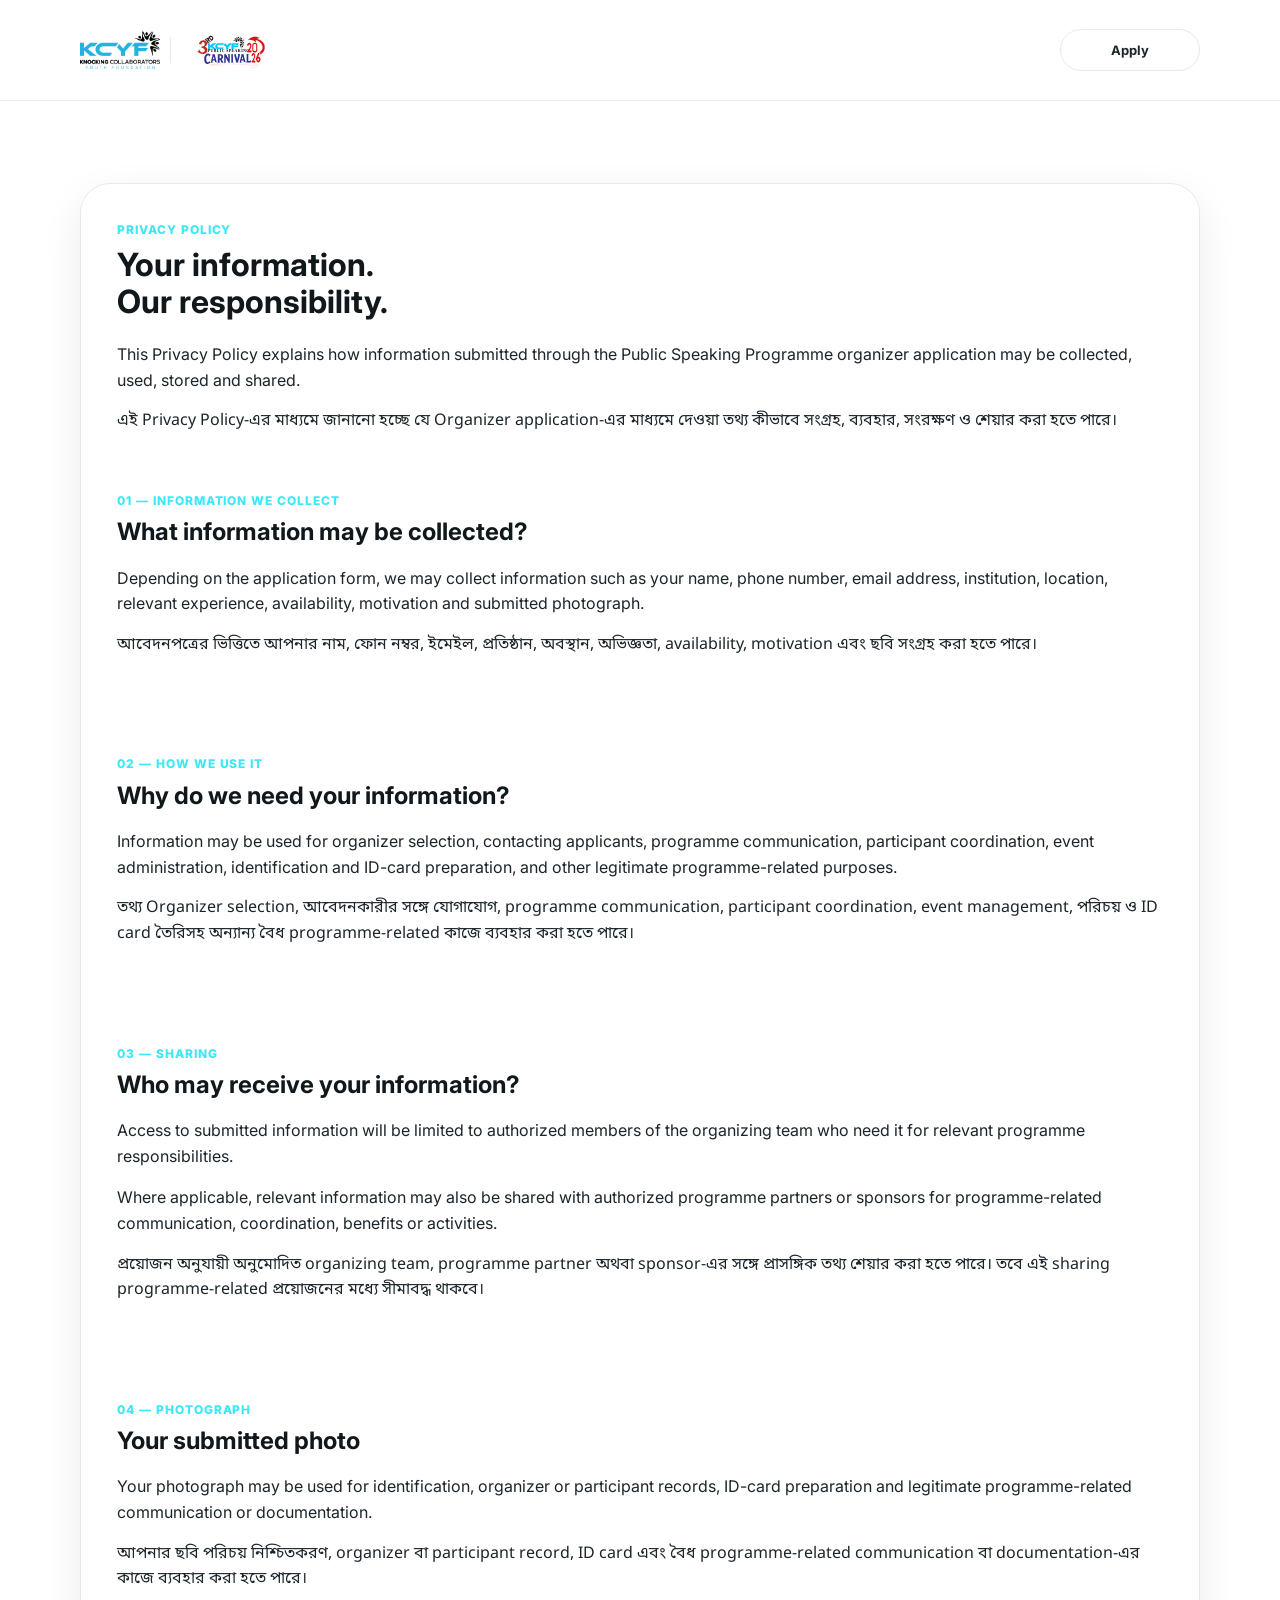
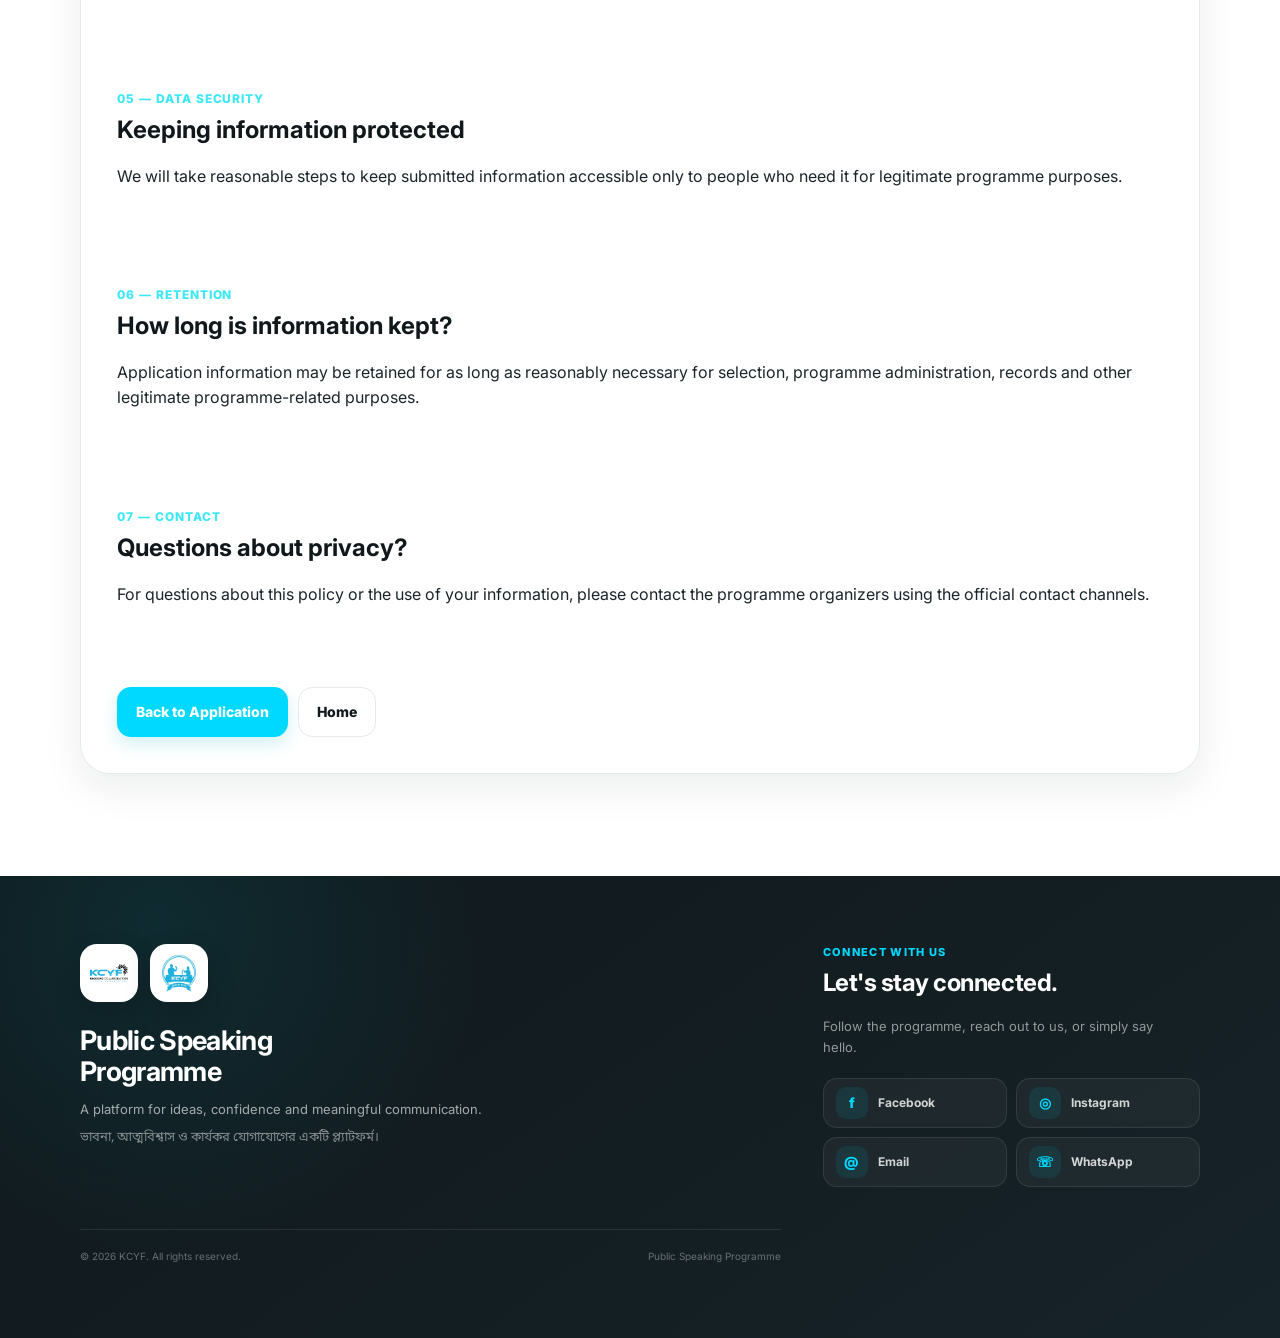
==== privacy-policy.html @ 1751694c "Initial website" ====
<!DOCTYPE html>
<html lang="en">

<head>

    <meta charset="UTF-8">

    <meta
        name="viewport"
        content="width=device-width, initial-scale=1.0"
    >

    <meta
        name="description"
        content="Privacy Policy for the Public Speaking Programme."
    >

    <title>
        Privacy Policy | Public Speaking Programme
    </title>

    <link
        rel="icon"
        type="image/x-icon"
        href="asset/favicon.ico"
    >

    <link
        rel="stylesheet"
        href="style.css"
    >

</head>


<body>

    <!-- HEADER -->

    <header class="site-header">

        <div class="container nav">

            <a
                href="index.html"
                class="brand"
            >

                <img
                    src="asset/kcyf-logo.png"
                    alt="KCYF"
                >

                <span class="divider"></span>

                <img
                    src="asset/carnival-logo-text.svg"
                    alt="Programme"
                    class="event-logo"
                >

            </a>


            <a
                href="register.html"
                class="nav-link"
            >
                Apply
            </a>

        </div>

    </header>


    <!-- MAIN -->

    <main class="section">

        <div class="container">

            <div class="form-card">


                <div class="section-kicker">
                    PRIVACY POLICY
                </div>


                <h1>
                    Your information.
                    <br>
                    Our responsibility.
                </h1>


                <p>
                    This Privacy Policy explains how information
                    submitted through the Public Speaking Programme
                    organizer application may be collected, used,
                    stored and shared.
                </p>


                <p class="bn">
                    এই Privacy Policy-এর মাধ্যমে জানানো হচ্ছে যে
                    Organizer application-এর মাধ্যমে দেওয়া তথ্য কীভাবে
                    সংগ্রহ, ব্যবহার, সংরক্ষণ ও শেয়ার করা হতে পারে।
                </p>



                <!-- 01 -->

                <section class="section-small">

                    <div class="section-kicker">
                        01 — INFORMATION WE COLLECT
                    </div>

                    <h2>
                        What information may be collected?
                    </h2>

                    <p>
                        Depending on the application form, we may
                        collect information such as your name,
                        phone number, email address, institution,
                        location, relevant experience, availability,
                        motivation and submitted photograph.
                    </p>

                    <p class="bn">
                        আবেদনপত্রের ভিত্তিতে আপনার নাম, ফোন নম্বর,
                        ইমেইল, প্রতিষ্ঠান, অবস্থান, অভিজ্ঞতা,
                        availability, motivation এবং ছবি সংগ্রহ
                        করা হতে পারে।
                    </p>

                </section>



                <!-- 02 -->

                <section class="section-small">

                    <div class="section-kicker">
                        02 — HOW WE USE IT
                    </div>

                    <h2>
                        Why do we need your information?
                    </h2>

                    <p>
                        Information may be used for organizer
                        selection, contacting applicants,
                        programme communication, participant
                        coordination, event administration,
                        identification and ID-card preparation,
                        and other legitimate programme-related
                        purposes.
                    </p>

                    <p class="bn">
                        তথ্য Organizer selection, আবেদনকারীর সঙ্গে
                        যোগাযোগ, programme communication,
                        participant coordination, event management,
                        পরিচয় ও ID card তৈরিসহ অন্যান্য বৈধ
                        programme-related কাজে ব্যবহার করা হতে পারে।
                    </p>

                </section>



                <!-- 03 -->

                <section class="section-small">

                    <div class="section-kicker">
                        03 — SHARING
                    </div>

                    <h2>
                        Who may receive your information?
                    </h2>

                    <p>
                        Access to submitted information will be
                        limited to authorized members of the
                        organizing team who need it for relevant
                        programme responsibilities.
                    </p>

                    <p>
                        Where applicable, relevant information may
                        also be shared with authorized programme
                        partners or sponsors for programme-related
                        communication, coordination, benefits or
                        activities.
                    </p>

                    <p class="bn">
                        প্রয়োজন অনুযায়ী অনুমোদিত organizing team,
                        programme partner অথবা sponsor-এর সঙ্গে
                        প্রাসঙ্গিক তথ্য শেয়ার করা হতে পারে।
                        তবে এই sharing programme-related প্রয়োজনের
                        মধ্যে সীমাবদ্ধ থাকবে।
                    </p>

                </section>



                <!-- 04 -->

                <section class="section-small">

                    <div class="section-kicker">
                        04 — PHOTOGRAPH
                    </div>

                    <h2>
                        Your submitted photo
                    </h2>

                    <p>
                        Your photograph may be used for identification,
                        organizer or participant records, ID-card
                        preparation and legitimate programme-related
                        communication or documentation.
                    </p>

                    <p class="bn">
                        আপনার ছবি পরিচয় নিশ্চিতকরণ, organizer বা
                        participant record, ID card এবং বৈধ
                        programme-related communication বা
                        documentation-এর কাজে ব্যবহার করা হতে পারে।
                    </p>

                </section>



                <!-- 05 -->

                <section class="section-small">

                    <div class="section-kicker">
                        05 — DATA SECURITY
                    </div>

                    <h2>
                        Keeping information protected
                    </h2>

                    <p>
                        We will take reasonable steps to keep
                        submitted information accessible only to
                        people who need it for legitimate programme
                        purposes.
                    </p>

                </section>



                <!-- 06 -->

                <section class="section-small">

                    <div class="section-kicker">
                        06 — RETENTION
                    </div>

                    <h2>
                        How long is information kept?
                    </h2>

                    <p>
                        Application information may be retained for
                        as long as reasonably necessary for selection,
                        programme administration, records and other
                        legitimate programme-related purposes.
                    </p>

                </section>



                <!-- 07 -->

                <section class="section-small">

                    <div class="section-kicker">
                        07 — CONTACT
                    </div>

                    <h2>
                        Questions about privacy?
                    </h2>

                    <p>
                        For questions about this policy or the use of
                        your information, please contact the programme
                        organizers using the official contact channels.
                    </p>

                </section>



                <div class="hero-actions">

                    <a
                        href="register.html"
                        class="btn btn-primary"
                    >
                        Back to Application
                    </a>

                    <a
                        href="index.html"
                        class="btn btn-secondary"
                    >
                        Home
                    </a>

                </div>


            </div>

        </div>

    </main>


    <!-- FOOTER -->

<footer class="premium-footer">

    <div class="container">

        <div class="footer-main">


            <!-- BRAND AREA -->

            <div class="footer-brand">

                <div class="footer-logos">

                    <div class="footer-logo-card">

                        <img
                            src="asset/kcyf-logo.png"
                            alt="KCYF"
                        >

                    </div>


                    <div class="footer-logo-card debate-logo-card">

                        <img
                            src="asset/kcyf-logo-debate-wing.png"
                            alt="KCYF Debate Wing"
                        >

                    </div>

                </div>


                <h3>

                    Public Speaking
                    <br>
                    Programme

                </h3>


                <p>

                    A platform for ideas,
                    confidence and meaningful communication.

                </p>


                <p class="bn">

                    ভাবনা, আত্মবিশ্বাস ও
                    কার্যকর যোগাযোগের একটি প্ল্যাটফর্ম।

                </p>

            </div>



            <!-- CONTACT / SOCIAL AREA -->

<div class="footer-contact">

    <div class="footer-label">
        CONNECT WITH US
    </div>

    <h4>
        Let's stay connected.
    </h4>

    <p class="footer-contact-text">
        Follow the programme, reach out to us,
        or simply say hello.
    </p>


    <div class="social-buttons">


        <!-- FACEBOOK -->

        <a
            href="https://facebook.com/YOUR-PAGE"
            target="_blank"
            rel="noopener noreferrer"
            class="social-button"
            aria-label="Facebook"
        >

            <span class="social-icon">
                f
            </span>

            <span>
                Facebook
            </span>

        </a>



        <!-- INSTAGRAM -->

        <a
            href="https://instagram.com/YOUR-PAGE"
            target="_blank"
            rel="noopener noreferrer"
            class="social-button"
            aria-label="Instagram"
        >

            <span class="social-icon">
                ◎
            </span>

            <span>
                Instagram
            </span>

        </a>



        <!-- EMAIL -->

        <a
    href="https://mail.google.com/mail/?view=cm&fs=1&to=imramsamin24@gmail.com&su=Public%20Speaking%20Programme%20Enquiry"
    target="_blank"
    rel="noopener noreferrer"
    class="social-button"
>

            <span class="social-icon">
                @
            </span>

            <span>
                Email
            </span>

        </a>



        <!-- WHATSAPP -->

        <a
            href="https://wa.me/8801621159749"
            target="_blank"
            rel="noopener noreferrer"
            class="social-button"
            aria-label="WhatsApp"
        >

            <span class="social-icon">
                ☏
            </span>

            <span>
                WhatsApp
            </span>

        </a>


    </div>

</div>



        <!-- BOTTOM -->

        <div class="footer-bottom">

            <span>

                © 2026 KCYF. All rights reserved.

            </span>


            <span>

                Public Speaking Programme

            </span>

        </div>


    </div>

</footer>

</body>

</html>
---- style.css ----
/* =========================================================
   PUBLIC SPEAKING PROGRAMME
   Main stylesheet
   ========================================================= */

/* ---------- 1. FONTS ---------- */

@import url('https://fonts.googleapis.com/css2?family=Inter:wght@400;500;600;700;800&family=Noto+Sans+Bengali:wght@400;500;600;700&display=swap');


/* ---------- 2. DESIGN TOKENS ---------- */

:root {
    --primary: #00d9ff;
    --primary-dark: #3be8f8;
    --primary-light: #c2f8ff;

    --black: #11181c;
    --text: #1b252a;
    --muted: #69767c;

    --white: #ffffff;
    --off-white: #f8fbfc;

    --border: #e4eaed;
    --border-dark: #d2dadd;

    --success: #16805f;
    --danger: #b42318;

    --shadow-sm: 0 6px 20px rgba(17, 24, 28, 0.05);
    --shadow-md: 0 14px 40px rgba(17, 24, 28, 0.08);

    --radius-sm: 10px;
    --radius-md: 16px;
    --radius-lg: 24px;
    --radius-xl: 30px;

    --max-width: 1120px;

    --transition: 180ms ease;
}


/* ---------- 3. RESET ---------- */

*,
*::before,
*::after {
    box-sizing: border-box;
}

html {
    scroll-behavior: smooth;
}

body {
    margin: 0;
    padding: 0;

    background: var(--white);
    color: var(--text);

    font-family: "Inter", "Noto Sans Bengali", sans-serif;
    font-size: 16px;
    line-height: 1.6;

    -webkit-font-smoothing: antialiased;
    text-rendering: optimizeLegibility;
}

img {
    display: block;
    max-width: 100%;
}

a {
    color: inherit;
    text-decoration: none;
}

button,
input,
textarea,
select {
    font: inherit;
}

button {
    cursor: pointer;
}

h1,
h2,
h3,
h4,
p {
    margin-top: 0;
}

h1,
h2,
h3,
h4 {
    color: var(--black);
    line-height: 1.15;
}

::selection {
    background: var(--primary-light);
    color: var(--black);
}


/* ---------- 4. GENERAL LAYOUT ---------- */

.container {
    width: min(
        var(--max-width),
        calc(100% - 32px)
    );

    margin-inline: auto;
}

.section {
    padding: 64px 0;
}

.section-small {
    padding: 40px 0;
}


/* ---------- 5. BENGALI ---------- */

.bn {
    font-family:
        "Noto Sans Bengali",
        "Inter",
        sans-serif;
}


/* ---------- 6. HEADER ---------- */

.site-header {
    position: sticky;
    top: 0;
    z-index: 100;

    background: rgba(255, 255, 255, 0.94);

    backdrop-filter: blur(14px);
    -webkit-backdrop-filter: blur(14px);

    border-bottom: 1px solid rgba(228, 234, 237, 0.9);
}

.nav {
    min-height: 72px;

    display: flex;
    align-items: center;
    justify-content: space-between;

    gap: 16px;
}

.brand {
    display: flex;
    align-items: center;
    gap: 10px;

    min-width: 0;
}

.brand img {
    width: auto;
    height: 38px;
}

.brand .divider {
    width: 1px;
    height: 26px;

    background: var(--border);
}

.brand .event-logo {
    height: 100px;
    width: auto;
    max-width: 600px;
}

.nav-link {
    display: inline-flex;
    align-items: center;
    justify-content: center;

    padding: 10px 50px;

    border: 1px solid var(--border);
    border-radius: 50px;

    background: var(--white);

    font-size: 13px;
    font-weight: 700;

    white-space: nowrap;

    transition:
        background var(--transition),
        border-color var(--transition),
        transform var(--transition);
}

.nav-link:hover {
    color: var(--off-white);
    background: var(--black);
    border-color: var(--border-dark);
    transform: translateY(-1px);
}


/* ---------- 7. BUTTONS ---------- */

.btn {
    min-height: 50px;

    display: inline-flex;
    align-items: center;
    justify-content: center;
    gap: 8px;

    padding: 0 18px;

    border: 1px solid transparent;
    border-radius: 14px;

    font-size: 14px;
    font-weight: 800;

    transition:
        background var(--transition),
        border-color var(--transition),
        color var(--transition),
        transform var(--transition),
        box-shadow var(--transition);
}

.btn-primary {
    background: var(--primary);
    color: var(--white);

    box-shadow:
        0 7px 18px rgba(0, 174, 190, 0.18);
}

.btn-primary:hover {
    background: var(--black);
    transform: translateY(-1px);

    box-shadow:
        0 10px 24px rgba(10, 10, 10, 0.24);
}

.btn-secondary {
    background: var(--white);
    color: var(--black);

    border-color: var(--border);
}

.btn-secondary:hover {
    border-color: var(--border-dark);
    background: var(--off-white);
}


/* ---------- 8. HERO ---------- */

.hero {
    padding: 28px 0 24px;
}

.hero-card {
    position: relative;
    overflow: hidden;

    border: 1px solid var(--border);
    border-radius: var(--radius-xl);

    background:
        radial-gradient(
            circle at 92% 12%,
            rgba(0, 174, 190, 0.17),
            transparent 30%
        ),
        linear-gradient(
            145deg,
            #ffffff 0%,
            #f2fafb 100%
        );

    padding: 32px 22px;
}

.hero-grid {
    display: grid;
    gap: 30px;
}

.hero-content {
    position: relative;
    z-index: 2;
}

.eyebrow {
    display: inline-flex;
    align-items: center;
    gap: 8px;

    padding: 7px 11px;
    border: 1px solid;
    border-radius: 999px;
    border-color: var(--primary);
    background: rgb(255, 255, 255);

    color: var(--primary-dark); 

    font-size: 11px;
    font-weight: 800;
    letter-spacing: 0.08em;
    text-transform: uppercase;
}

.eyebrow-dot {
    width: 7px;
    height: 7px;

    border-radius: 50%;

    background: var(--primary);
}

.hero h1 {
    max-width: 780px;

    margin: 18px 0 0;

    font-size: clamp(
        42px,
        11vw,
        76px
    );

    letter-spacing: -0.055em;
}

.hero-subtitle {
    max-width: 700px;

    margin: 18px 0 0;

    color: var(--muted);

    font-size: 17px;
    line-height: 1.7;
}

.hero-actions {
    display: flex;
    flex-wrap: wrap;
    gap: 10px;

    margin-top: 24px;
}

.hero-note {
    margin-top: 13px;

    color: var(--muted);

    font-size: 12px;
}

.hero-visual {
    min-height: 240px;

    display: flex;
    align-items: center;
    justify-content: center;

    border: 1px dashed #b8dce1;
    border-radius: var(--radius-lg);

    background: rgba(255, 255, 255, 0.7);
}

.hero-visual-inner {
    width: 100%;
    padding: 24px;

    text-align: center;
}

.hero-logo-circle {
    width: 190px;
    height: 190px;

    margin: 0 auto 22px;

    display: flex;
    align-items: center;
    justify-content: center;

    border-radius: 50%;

    background: #ffffff;

    border: 1px solid rgba(228, 234, 237, 0.9);

    box-shadow:
        0 18px 45px rgba(17, 24, 28, 0.10),
        0 5px 14px rgba(17, 24, 28, 0.06);

    position: relative;

    transform: translateY(-4px);

    transition:
        transform 220ms ease,
        box-shadow 220ms ease;
}

.hero-logo-circle::before {
    content: "";

    position: absolute;
    inset: 8px;

    border-radius: 50%;

    border: 1px solid rgba(0, 174, 190, 0.10);

    pointer-events: none;
}

.hero-logo-circle:hover {
    transform: translateY(-8px);

    box-shadow:
        0 24px 55px rgba(17, 24, 28, 0.13),
        0 7px 18px rgba(17, 24, 28, 0.07);
}

.hero-logo-circle img {
    width: 72%;
    height: 72%;

    object-fit: contain;

    margin: 0;
}

.hero-visual img {
    max-width: 210px;
    max-height: 130px;

    margin: 0 auto 14px;
}

.hero-visual-text {
    margin: 0;

    color: var(--muted);

    font-size: 12px;
}


/* ---------- 9. SECTION HEAD ---------- */

.section-head {
    max-width: 760px;

    margin-bottom: 28px;
}

.section-kicker {
    margin-bottom: 8px;

    color: var(--primary-dark);

    font-size: 12px;
    font-weight: 800;
    letter-spacing: 0.08em;
}

.section-head h2 {
    margin-bottom: 12px;

    font-size: clamp(
        30px,
        7vw,
        46px
    );

    letter-spacing: -0.035em;
}

.section-head p {
    margin-bottom: 0;

    color: var(--muted);
}


/* ---------- 10. CARDS ---------- */

.grid-3 {
    display: grid;
    gap: 14px;
}

.card {
    padding: 22px;

    border: 1px solid var(--border);
    border-radius: var(--radius-lg);

    background: var(--white);
}

.card-soft {
    background: var(--off-white);
}

.card-icon {
    width: 42px;
    height: 42px;

    display: grid;
    place-items: center;

    margin-bottom: 16px;

    border-radius: 12px;

    background: var(--primary-light);

    color: var(--primary-dark);

    font-size: 12px;
    font-weight: 800;
}

.card h3 {
    margin-bottom: 8px;

    font-size: 19px;
}

.card p {
    margin-bottom: 0;

    color: var(--muted);

    font-size: 14px;
}

.pill-row {
    display: flex;
    flex-wrap: wrap;
    gap: 8px;

    margin-top: 20px;
}

.pill {
    padding: 7px 11px;

    border: 1px solid var(--border);
    border-radius: 999px;

    color: var(--muted);

    background: var(--white);

    font-size: 12px;
    font-weight: 600;
}


/* ---------- 11. CTA ---------- */

.cta-card {
    padding: 28px 22px;

    border-radius: var(--radius-xl);

    background:
        linear-gradient(
            135deg,
            var(--black),
            #1e2a2f
        );

    color: var(--white);
}

.cta-card h2 {
    color: var(--white);

    font-size: clamp(
        30px,
        7vw,
        44px
    );
}

.cta-card p {
    max-width: 650px;

    color: rgba(255, 255, 255, 0.7);
}

.cta-card .btn-secondary {
    background: transparent;
    color: var(--white);
    border-color: rgba(255, 255, 255, 0.22);
}

.cta-card .btn-secondary:hover {
    background: rgba(255, 255, 255, 0.06);
}


/* ---------- 12. FORM PAGE ---------- */

.form-wrap {
    padding: 32px 0 64px;
}

.form-card {
    padding: 24px;

    border: 1px solid var(--border);
    border-radius: var(--radius-xl);

    background: var(--white);

    box-shadow: var(--shadow-md);
}

.form-intro {
    margin-bottom: 28px;
}

.form-intro h1 {
    margin-bottom: 10px;

    font-size: clamp(
        36px,
        9vw,
        58px
    );

    letter-spacing: -0.045em;
}

.form-intro p {
    margin-bottom: 7px;

    color: var(--muted);

    font-size: 14px;
}

.form-grid {
    display: grid;
    gap: 18px;
}

.field {
    display: flex;
    flex-direction: column;
    gap: 7px;
}

.field label {
    color: var(--black);

    font-size: 13px;
    font-weight: 800;
}

.required {
    color: var(--primary-dark);
}

.help {
    color: var(--muted);

    font-size: 11px;
}

.error {
    display: none;

    color: var(--danger);

    font-size: 11px;
}

.field.invalid .error {
    display: block;
}


/* ---------- 13. FORM INPUTS ---------- */

input,
select,
textarea {
    width: 100%;

    padding: 13px 14px;

    border: 1px solid var(--border-dark);
    border-radius: 13px;

    outline: none;

    background: var(--white);
    color: var(--text);

    font-size: 14px;

    transition:
        border-color var(--transition),
        box-shadow var(--transition);
}

input::placeholder,
textarea::placeholder {
    color: #a1adb2;
}

input:focus,
select:focus,
textarea:focus {
    border-color: var(--primary);

    box-shadow:
        0 0 0 4px rgba(0, 174, 190, 0.1);
}

textarea {
    min-height: 130px;

    resize: vertical;
}


/* ---------- 14. PHOTO UPLOAD ---------- */

.file-box {
    padding: 15px;

    border: 1px dashed #b9d8dd;
    border-radius: var(--radius-md);

    background: var(--off-white);
}

.file-box input[type="file"] {
    background: var(--white);
}

.photo-preview {
    display: none;

    align-items: center;
    gap: 12px;

    margin-top: 12px;
}

.photo-preview.visible {
    display: flex;
}

.photo-preview img {
    width: 64px;
    height: 64px;

    object-fit: cover;

    border: 1px solid var(--border);
    border-radius: 12px;
}


/* ---------- 15. CHECKBOX ---------- */

.checkbox-row {
    display: flex;
    align-items: flex-start;
    gap: 10px;

    margin-top: 20px;
}

.checkbox-row input[type="checkbox"] {
    width: 18px;
    height: 18px;

    flex: 0 0 auto;

    margin-top: 2px;
    padding: 0;
}

.checkbox-row label {
    color: var(--muted);

    font-size: 12px;
}


/* ---------- 16. FORM ACTIONS ---------- */

.form-actions {
    display: flex;
    flex-wrap: wrap;
    gap: 10px;

    margin-top: 24px;
}

.status {
    display: none;

    margin-top: 16px;
    padding: 12px 14px;

    border-radius: 12px;

    font-size: 12px;
}

.status.show {
    display: block;
}

.status.error {
    background: #fef3f2;
    color: var(--danger);
}

.status.success {
    background: #ecfdf3;
    color: var(--success);
}


/* ---------- 17. THANK YOU PAGE ---------- */

.thankyou {
    min-height: calc(100vh - 72px);

    display: grid;
    place-items: center;

    padding: 32px 0;
}

.thank-card {
    width: 100%;
    max-width: 650px;

    padding: 32px 22px;

    text-align: center;

    border: 1px solid var(--border);
    border-radius: var(--radius-xl);

    background: var(--white);

    box-shadow: var(--shadow-md);
}

.success-icon {
    width: 66px;
    height: 66px;

    display: grid;
    place-items: center;

    margin: 0 auto 18px;

    border-radius: 50%;

    background: var(--primary-light);

    color: var(--primary-dark);

    font-size: 28px;
    font-weight: 800;
}

.thank-card h1 {
    margin-bottom: 12px;

    font-size: clamp(
        38px,
        9vw,
        58px
    );

    letter-spacing: -0.045em;
}

.thank-card p {
    max-width: 520px;

    margin: 0 auto 8px;

    color: var(--muted);

    font-size: 14px;
}

.thank-actions {
    display: flex;
    justify-content: center;
    flex-wrap: wrap;
    gap: 10px;

    margin-top: 24px;
}


/* ---------- 18. FOOTER ---------- */

.site-footer {
    padding: 28px 0;

    border-top: 1px solid var(--border);

    color: var(--muted);

    font-size: 11px;
}

.footer-row {
    display: flex;
    flex-wrap: wrap;
    justify-content: space-between;
    gap: 10px;
}


/* ---------- 19. DESKTOP ---------- */

@media (min-width: 720px) {

    .container {
        width: min(
            var(--max-width),
            calc(100% - 48px)
        );
    }

    .hero {
        padding: 48px 0 30px;
    }

    .hero-card {
        padding: 48px;
    }

    .hero-grid {
        grid-template-columns:
            minmax(0, 1.18fr)
            minmax(320px, 0.82fr);

        align-items: center;
    }

    .hero-visual {
        min-height: 340px;
    }

    .grid-3 {
        grid-template-columns: repeat(3, 1fr);
    }

    .form-card {
        padding: 36px;
    }

    .form-grid.two {
        grid-template-columns: repeat(2, 1fr);
    }

    .cta-card {
        padding: 44px;
    }

    .thank-card {
        padding: 46px 36px;
    }
}


/* ---------- 20. LARGE DESKTOP ---------- */

@media (min-width: 1000px) {

    .hero h1 {
        max-width: 820px;
    }

    .section {
        padding: 82px 0;
    }

}


/* ---------- 21. SMALL MOBILE ---------- */

@media (max-width: 420px) {

    .hero-logo-circle {
    width: 155px;
    height: 155px;
}

    .container {
        width: min(
            var(--max-width),
            calc(100% - 24px)
        );
    }

    .nav {
        min-height: 64px;
    }

    .brand img {
        height: 34px;
    }

   .brand .event-logo {
    height: 80px;
    max-width: 400px;
}

    .nav-link {
        padding: 7px 11px;
        font-size: 11px;
    }

    .hero-card {
        padding: 28px 18px;
        border-radius: 22px;
    }

    .hero-actions .btn,
    .form-actions .btn {
        width: 100%;
    }

    .form-card {
        padding: 20px 16px;
        border-radius: 22px;
    }
}


/* =========================================================
   PREMIUM FOOTER
   ========================================================= */

.premium-footer {
    margin-top: 20px;

    background:
        radial-gradient(
            circle at 12% 10%,
            rgba(0, 174, 190, 0.12),
            transparent 28%
        ),
        linear-gradient(
            145deg,
            #10181c 0%,
            #162328 100%
        );

    color: rgba(255, 255, 255, 0.72);
}


.footer-main {
    display: grid;
    gap: 42px;

    padding: 54px 0 42px;
}


/* ---------- BRAND ---------- */

.footer-brand {
    max-width: 500px;
}


.footer-logos {
    display: flex;
    align-items: center;
    gap: 12px;

    margin-bottom: 24px;
}


.footer-logo-card {
    width: 58px;
    height: 58px;

    display: flex;
    align-items: center;
    justify-content: center;

    padding: 9px;

    border-radius: 17px;

    background: #ffffff;

    border: 1px solid rgba(255, 255, 255, 0.12);

    box-shadow:
        0 12px 28px rgba(0, 0, 0, 0.18);
}


.footer-logo-card img {
    width: 100%;
    height: 100%;

    object-fit: contain;
}


.debate-logo-card {
    width: 58px;
    height: 58px;
}


.footer-brand h3 {
    margin-bottom: 12px;

    color: #ffffff;

    font-size: 27px;

    line-height: 1.12;

    letter-spacing: -0.025em;
}


.footer-brand p {
    max-width: 440px;

    margin-bottom: 8px;

    color: rgba(255, 255, 255, 0.62);

    font-size: 13px;
}


.footer-brand p.bn {
    color: rgba(255, 255, 255, 0.48);
}


/* ---------- CONTACT ---------- */

.footer-contact {
    max-width: 420px;
}


.footer-label {
    margin-bottom: 7px;

    color: var(--primary);

    font-size: 11px;

    font-weight: 800;

    letter-spacing: 0.12em;
}


.footer-contact h4 {
    margin-bottom: 20px;

    color: #ffffff;

    font-size: 24px;

    letter-spacing: -0.02em;
}


.contact-list {
    display: grid;
    gap: 13px;
}


.contact-item {
    display: flex;
    align-items: center;
    gap: 13px;

    color: rgba(255, 255, 255, 0.76);

    font-size: 13px;

    transition:
        color var(--transition),
        transform var(--transition);
}


a.contact-item:hover {
    color: #ffffff;

    transform: translateX(3px);
}


.contact-icon {
    width: 38px;
    height: 38px;

    flex: 0 0 38px;

    display: grid;
    place-items: center;

    border-radius: 11px;

    background: rgba(255, 255, 255, 0.07);

    border: 1px solid rgba(255, 255, 255, 0.08);

    color: var(--primary);

    font-size: 15px;

    font-weight: 700;
}


.contact-item span:last-child {
    display: flex;
    flex-direction: column;
    gap: 1px;
}


.contact-item small {
    color: rgba(255, 255, 255, 0.4);

    font-size: 10px;

    text-transform: uppercase;

    letter-spacing: 0.08em;
}


/* ---------- BOTTOM BAR ---------- */

.footer-bottom {
    display: flex;
    flex-wrap: wrap;
    justify-content: space-between;
    gap: 10px;

    padding: 18px 0 22px;

    border-top: 1px solid rgba(255, 255, 255, 0.09);

    color: rgba(255, 255, 255, 0.36);

    font-size: 10px;
}


/* ---------- DESKTOP ---------- */

@media (min-width: 720px) {

    .footer-main {
        grid-template-columns:
            minmax(0, 1.3fr)
            minmax(280px, 0.7fr);

        align-items: start;

        padding: 68px 0 52px;
    }

}

/* =========================================================
   PREMIUM SOCIAL / CONTACT BUTTONS
   ========================================================= */

.footer-contact-text {
    max-width: 360px;

    margin-bottom: 20px;

    color: rgba(255, 255, 255, 0.54);

    font-size: 13px;
}


.social-buttons {
    display: grid;

    grid-template-columns: repeat(2, 1fr);

    gap: 9px;

    max-width: 390px;
}


.social-button {
    min-height: 50px;

    display: flex;
    align-items: center;

    gap: 10px;

    padding: 8px 12px;

    border: 1px solid rgba(255, 255, 255, 0.09);

    border-radius: 14px;

    background:
        rgba(255, 255, 255, 0.045);

    color: rgba(255, 255, 255, 0.8);

    font-size: 12px;

    font-weight: 700;

    transition:
        background var(--transition),
        border-color var(--transition),
        color var(--transition),
        transform var(--transition);
}


.social-button:hover {

    background:
        rgba(255, 255, 255, 0.09);

    border-color:
        rgba(0, 174, 190, 0.45);

    color: #ffffff;

    transform: translateY(-2px);

}


.social-icon {

    width: 32px;
    height: 32px;

    flex: 0 0 32px;

    display: grid;
    place-items: center;

    border-radius: 10px;

    background:
        rgba(0, 174, 190, 0.12);

    color: var(--primary);

    font-size: 14px;

    font-weight: 800;
}


@media (max-width: 420px) {

    .social-buttons {
        max-width: none;
    }

}

/* ---------- EXPERIENCE CHECKBOXES ---------- */

.experience-options {
    display: grid;
    gap: 9px;
}

.experience-option {
    display: flex;
    align-items: center;
    gap: 12px;

    padding: 13px 14px;

    border: 1px solid var(--border);

    border-radius: 13px;

    background: var(--white);

    cursor: pointer;

    transition:
        border-color var(--transition),
        background var(--transition),
        box-shadow var(--transition);
}

.experience-option:hover {
    border-color: var(--primary);
    background: var(--primary-light);
}

.experience-option input {
    width: 18px;
    height: 18px;

    flex: 0 0 auto;

    margin: 0;

    accent-color: var(--primary);
}

.experience-option span {
    display: flex;
    flex-direction: column;

    color: var(--text);

    font-size: 13px;
    font-weight: 700;
}

.experience-option small {
    margin-top: 2px;

    color: var(--muted);

    font-size: 11px;
    font-weight: 400;
}

.experience-option:has(input:checked) {
    border-color: var(--primary);
    background: var(--primary-light);
    box-shadow: 0 0 0 3px rgba(0, 174, 190, 0.08);
}


.experience-option:has(input:disabled) {
    opacity: 0.45;
    cursor: not-allowed;
}

.experience-option:has(input:disabled):hover {
    border-color: var(--border);
    background: var(--white);
}

.experience-option input:disabled {
    cursor: not-allowed;
}

/* =========================================================
   PRIVACY / CONSENT
   ========================================================= */

.privacy-consent {
    align-items: flex-start;
    padding: 16px;

    border: 1px solid var(--border);
    border-radius: var(--radius-md);

    background: var(--off-white);
}

.privacy-consent > input[type="checkbox"] {
    margin-top: 4px;
}

.privacy-consent label {
    color: var(--muted);
    font-size: 12px;
    line-height: 1.7;
}

.privacy-consent a {
    color: var(--primary-dark);
    font-weight: 800;
    text-decoration: underline;
    text-decoration-thickness: 1px;
    text-underline-offset: 2px;
}

.privacy-consent a:hover {
    color: var(--primary);
}

.consent-details {
    color: var(--muted);
    font-size: 11px;
    line-height: 1.65;
}
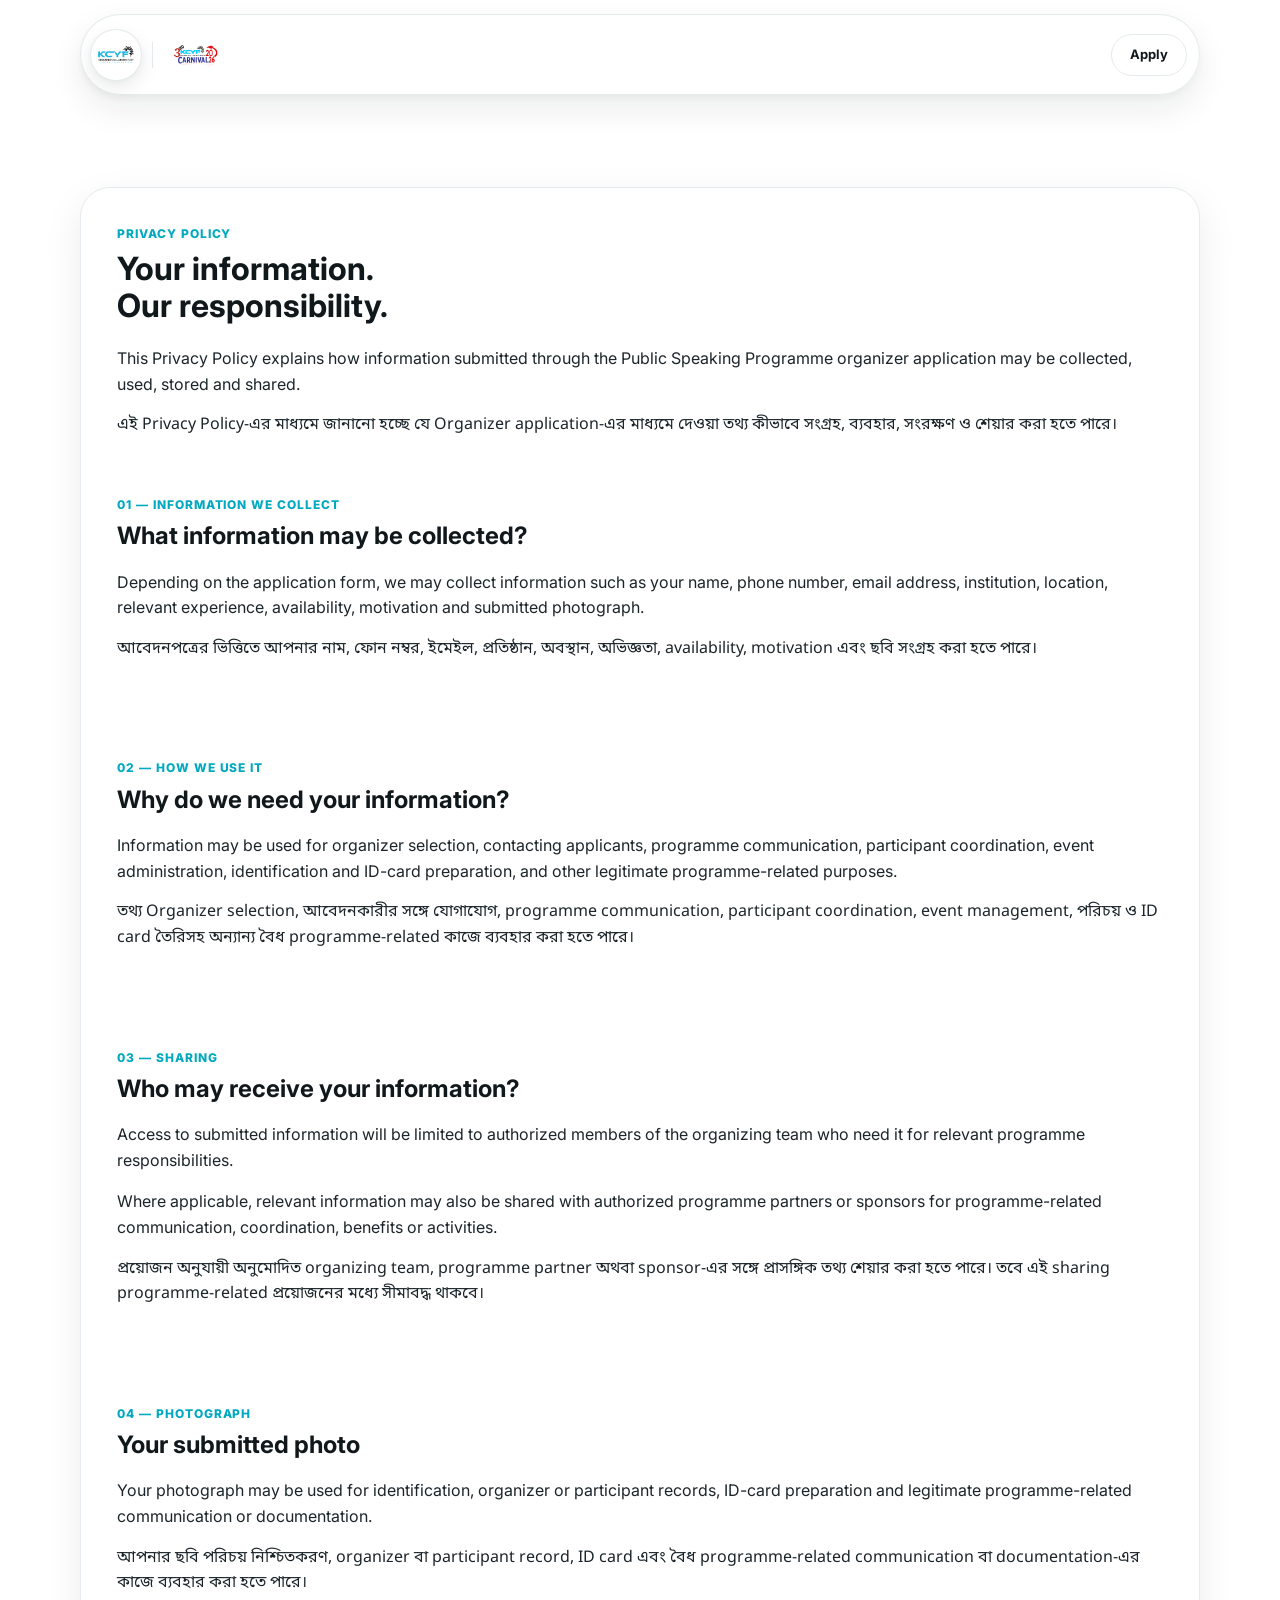
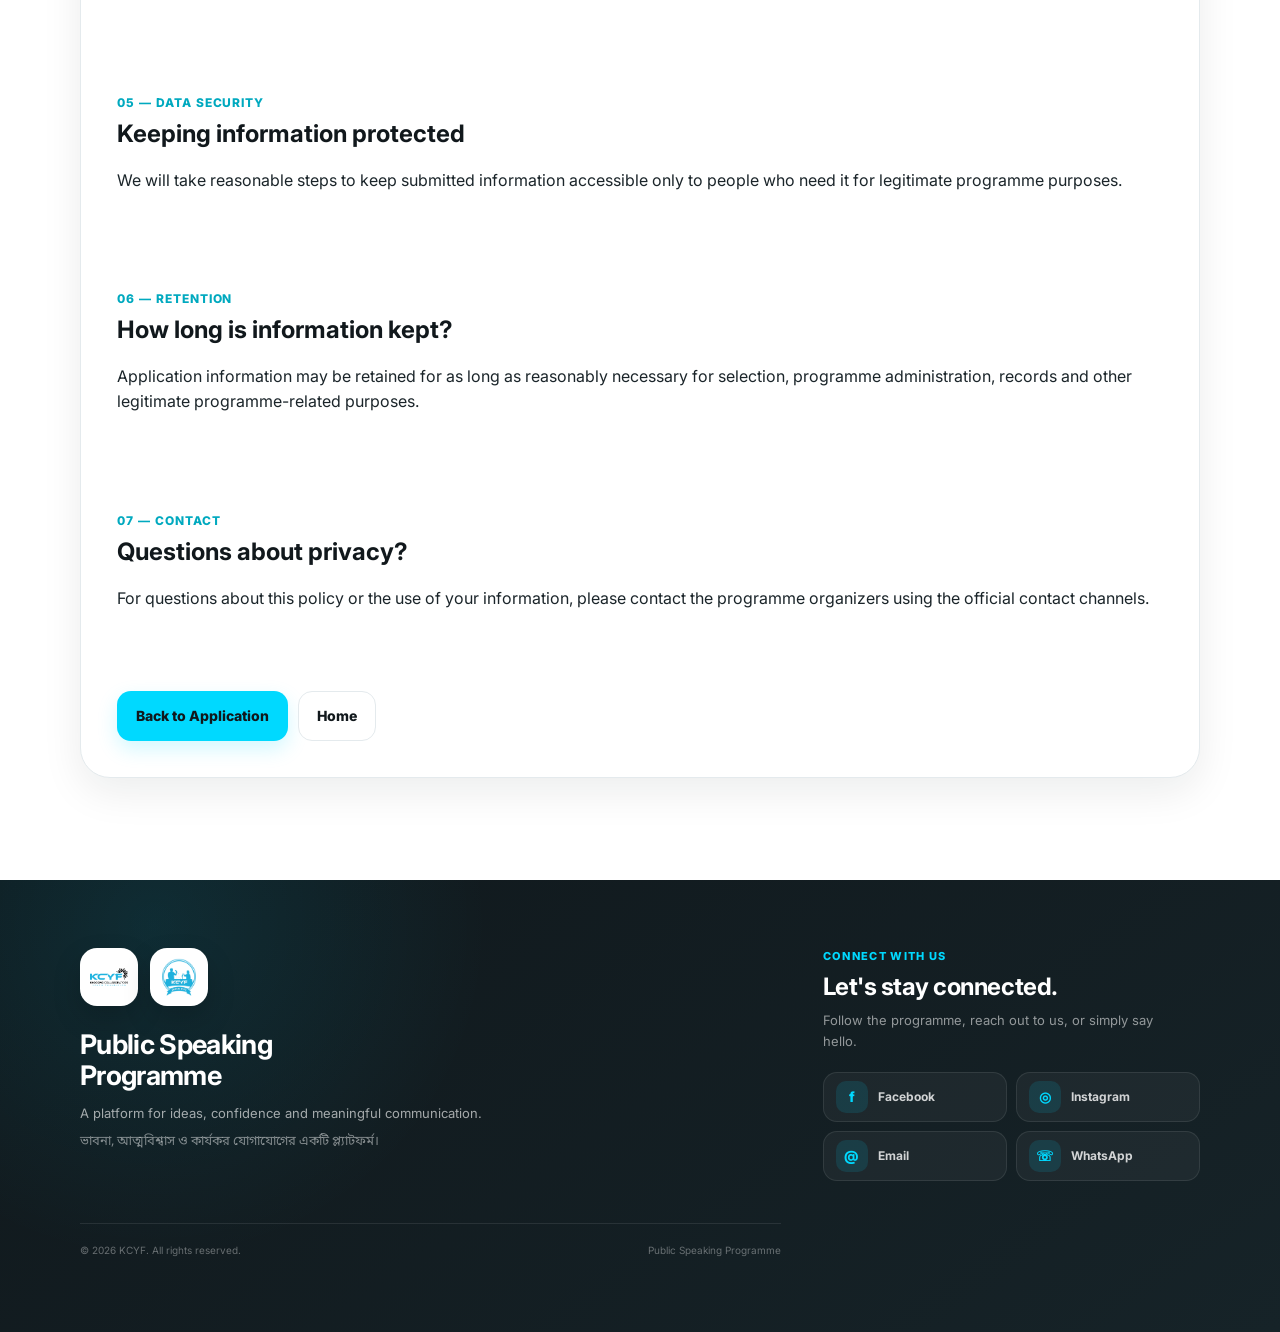
==== commit ad4d3c98: "eddition 2.0" ====
--- a/privacy-policy.html
+++ b/privacy-policy.html
@@ -539,8 +539,12 @@
 
     </div>
 
-</footer>
+    </footer>
+
+
+    <!-- JavaScript -->
+    <script src="script.js"></script>
 
 </body>
 
-</html>+</html>
--- a/style.css
+++ b/style.css
@@ -1,48 +1,71 @@
 /* =========================================================
    PUBLIC SPEAKING PROGRAMME
-   Main stylesheet
-   ========================================================= */
-
-/* ---------- 1. FONTS ---------- */
+   MASTER STYLESHEET
+   ========================================================= */
+
+
+/* =========================================================
+   01 — FONTS
+   ========================================================= */
 
 @import url('https://fonts.googleapis.com/css2?family=Inter:wght@400;500;600;700;800&family=Noto+Sans+Bengali:wght@400;500;600;700&display=swap');
 
 
-/* ---------- 2. DESIGN TOKENS ---------- */
+/* =========================================================
+   02 — DESIGN SYSTEM
+   ========================================================= */
 
 :root {
+
+    /* Brand */
     --primary: #00d9ff;
-    --primary-dark: #3be8f8;
-    --primary-light: #c2f8ff;
-
+    --primary-dark: #00a9bf;
+    --primary-light: #e7fbff;
+
+    /* Text */
     --black: #11181c;
     --text: #1b252a;
     --muted: #69767c;
 
+    /* Background */
     --white: #ffffff;
-    --off-white: #f8fbfc;
-
+    --off-white: #f7fafb;
+
+    /* Borders */
     --border: #e4eaed;
-    --border-dark: #d2dadd;
-
+    --border-dark: #cfd8dc;
+
+    /* States */
     --success: #16805f;
     --danger: #b42318;
 
-    --shadow-sm: 0 6px 20px rgba(17, 24, 28, 0.05);
-    --shadow-md: 0 14px 40px rgba(17, 24, 28, 0.08);
-
+    /* Shadows */
+    --shadow-sm:
+        0 6px 20px rgba(17, 24, 28, 0.05);
+
+    --shadow-md:
+        0 14px 40px rgba(17, 24, 28, 0.08);
+
+    --shadow-lg:
+        0 24px 65px rgba(17, 24, 28, 0.12);
+
+    /* Radius */
     --radius-sm: 10px;
     --radius-md: 16px;
     --radius-lg: 24px;
     --radius-xl: 30px;
 
+    /* Layout */
     --max-width: 1120px;
 
+    /* Motion */
     --transition: 180ms ease;
 }
 
 
-/* ---------- 3. RESET ---------- */
+/* =========================================================
+   03 — RESET
+   ========================================================= */
 
 *,
 *::before,
@@ -61,7 +84,11 @@
     background: var(--white);
     color: var(--text);
 
-    font-family: "Inter", "Noto Sans Bengali", sans-serif;
+    font-family:
+        "Inter",
+        "Noto Sans Bengali",
+        sans-serif;
+
     font-size: 16px;
     line-height: 1.6;
 
@@ -112,13 +139,13 @@
 }
 
 
-/* ---------- 4. GENERAL LAYOUT ---------- */
+/* =========================================================
+   04 — GENERAL LAYOUT
+   ========================================================= */
 
 .container {
-    width: min(
-        var(--max-width),
-        calc(100% - 32px)
-    );
+    width: min(var(--max-width),
+            calc(100% - 32px));
 
     margin-inline: auto;
 }
@@ -130,9 +157,6 @@
 .section-small {
     padding: 40px 0;
 }
-
-
-/* ---------- 5. BENGALI ---------- */
 
 .bn {
     font-family:
@@ -142,30 +166,57 @@
 }
 
 
-/* ---------- 6. HEADER ---------- */
+/* =========================================================
+   05 — FLOATING NAVIGATION
+   ========================================================= */
 
 .site-header {
     position: sticky;
     top: 0;
-    z-index: 100;
-
-    background: rgba(255, 255, 255, 0.94);
+    z-index: 1000;
+
+    padding: 14px 0 10px;
+
+    background: rgba(255, 255, 255, 0.88);
+
+    border: none;
 
     backdrop-filter: blur(14px);
     -webkit-backdrop-filter: blur(14px);
-
-    border-bottom: 1px solid rgba(228, 234, 237, 0.9);
-}
+}
+
+
+/* Navigation card */
 
 .nav {
-    min-height: 72px;
+    min-height: 78px;
 
     display: flex;
     align-items: center;
     justify-content: space-between;
 
     gap: 16px;
-}
+
+    padding: 6px 10px 6px 8px;
+
+    background:
+        rgba(255, 255, 255, 0.96);
+
+    border:
+        1px solid rgba(228, 234, 237, 0.95);
+
+    border-radius: 100px;
+
+    box-shadow:
+        0 14px 35px rgba(17, 24, 28, 0.08),
+        0 4px 10px rgba(17, 24, 28, 0.04);
+
+    backdrop-filter: blur(14px);
+    -webkit-backdrop-filter: blur(14px);
+}
+
+
+/* Brand */
 
 .brand {
     display: flex;
@@ -173,37 +224,87 @@
     gap: 10px;
 
     min-width: 0;
-}
+
+    flex: 1;
+}
+
+/* KCYF logo */
+
+.brand>img:first-child {
+    width: 52px;
+    height: 52px;
+
+    flex: 0 0 52px;
+
+    padding: 7px;
+
+    object-fit: contain;
+
+    border-radius: 50%;
+
+    background: var(--white);
+
+    border:
+        1px solid rgba(228, 234, 237, 0.95);
+
+    box-shadow:
+        0 8px 20px rgba(17, 24, 28, 0.08),
+        0 2px 6px rgba(17, 24, 28, 0.04);
+
+    position: relative;
+
+    z-index: 2;
+}
+
+
+/* All brand images */
 
 .brand img {
     width: auto;
-    height: 38px;
-}
+}
+
+
+/* Divider */
 
 .brand .divider {
     width: 1px;
     height: 26px;
 
+    flex: 0 0 1px;
+
     background: var(--border);
 }
 
+
+/* Event text logo */
+
 .brand .event-logo {
-    height: 100px;
+    height: 65px;
     width: auto;
-    max-width: 600px;
-}
+    max-width: 320px;
+
+    flex-shrink: 0;
+}
+
+/* Navigation button */
 
 .nav-link {
     display: inline-flex;
     align-items: center;
     justify-content: center;
 
-    padding: 10px 50px;
-
-    border: 1px solid var(--border);
-    border-radius: 50px;
+    min-height: 42px;
+
+    padding: 0 18px;
+
+    border:
+        1px solid var(--border);
+
+    border-radius: 999px;
 
     background: var(--white);
+
+    color: var(--black);
 
     font-size: 13px;
     font-weight: 700;
@@ -212,19 +313,25 @@
 
     transition:
         background var(--transition),
+        color var(--transition),
         border-color var(--transition),
         transform var(--transition);
 }
 
 .nav-link:hover {
-    color: var(--off-white);
     background: var(--black);
-    border-color: var(--border-dark);
+
+    color: var(--white);
+
+    border-color: var(--black);
+
     transform: translateY(-1px);
 }
 
 
-/* ---------- 7. BUTTONS ---------- */
+/* =========================================================
+   06 — BUTTONS
+   ========================================================= */
 
 .btn {
     min-height: 50px;
@@ -232,11 +339,14 @@
     display: inline-flex;
     align-items: center;
     justify-content: center;
+
     gap: 8px;
 
     padding: 0 18px;
 
-    border: 1px solid transparent;
+    border:
+        1px solid transparent;
+
     border-radius: 14px;
 
     font-size: 14px;
@@ -244,95 +354,133 @@
 
     transition:
         background var(--transition),
+        color var(--transition),
         border-color var(--transition),
-        color var(--transition),
         transform var(--transition),
         box-shadow var(--transition);
 }
 
 .btn-primary {
     background: var(--primary);
-    color: var(--white);
+
+    color: var(--black);
 
     box-shadow:
-        0 7px 18px rgba(0, 174, 190, 0.18);
+        0 8px 20px rgba(0, 217, 255, 0.18);
 }
 
 .btn-primary:hover {
     background: var(--black);
-    transform: translateY(-1px);
+
+    color: var(--white);
+
+    transform: translateY(-2px);
 
     box-shadow:
-        0 10px 24px rgba(10, 10, 10, 0.24);
+        0 12px 26px rgba(17, 24, 28, 0.16);
 }
 
 .btn-secondary {
     background: var(--white);
+
     color: var(--black);
 
     border-color: var(--border);
 }
 
 .btn-secondary:hover {
+    background: var(--off-white);
+
     border-color: var(--border-dark);
-    background: var(--off-white);
-}
-
-
-/* ---------- 8. HERO ---------- */
+
+    transform: translateY(-1px);
+}
+
+.btn-gmail {
+    background: rgb(224, 3, 3);
+    color: var(--white);
+}
+
+.btn-gmail:hover {
+    background: rgb(0, 0, 0);
+    color: var(--off-white);
+}
+
+
+/* =========================================================
+   07 — HERO
+   ========================================================= */
 
 .hero {
-    padding: 28px 0 24px;
-}
-
-.hero-card {
+    padding: 34px 0 50px;
+}
+
+
+/*
+   IMPORTANT:
+   This is an OPEN hero.
+   No card.
+*/
+
+.hero-open {
     position: relative;
-    overflow: hidden;
-
-    border: 1px solid var(--border);
-    border-radius: var(--radius-xl);
-
-    background:
-        radial-gradient(
-            circle at 92% 12%,
-            rgba(0, 174, 190, 0.17),
-            transparent 30%
-        ),
-        linear-gradient(
-            145deg,
-            #ffffff 0%,
-            #f2fafb 100%
-        );
-
-    padding: 32px 22px;
-}
+
+    padding: 24px 0 30px;
+
+    background: transparent;
+
+    border: none;
+
+    border-radius: 0;
+
+    box-shadow: none;
+}
+
 
 .hero-grid {
     display: grid;
-    gap: 30px;
-}
+
+    gap: 34px;
+
+    align-items: center;
+}
+
+
+/* Hero text */
 
 .hero-content {
     position: relative;
+
     z-index: 2;
 }
+
+
+/* Small recruitment badge */
 
 .eyebrow {
     display: inline-flex;
+
     align-items: center;
+
     gap: 8px;
 
     padding: 7px 11px;
-    border: 1px solid;
+
+    border:
+        1px solid var(--primary);
+
     border-radius: 999px;
-    border-color: var(--primary);
-    background: rgb(255, 255, 255);
-
-    color: var(--primary-dark); 
+
+    background: var(--white);
+
+    color: var(--primary-dark);
 
     font-size: 11px;
+
     font-weight: 800;
+
     letter-spacing: 0.08em;
+
     text-transform: uppercase;
 }
 
@@ -345,19 +493,28 @@
     background: var(--primary);
 }
 
+
+/* Main heading */
+
 .hero h1 {
     max-width: 780px;
 
     margin: 18px 0 0;
 
-    font-size: clamp(
-        42px,
-        11vw,
-        76px
-    );
+    color: var(--black);
+
+    font-size:
+        clamp(42px,
+            11vw,
+            76px);
+
+    line-height: 1.04;
 
     letter-spacing: -0.055em;
 }
+
+
+/* Hero description */
 
 .hero-subtitle {
     max-width: 700px;
@@ -367,16 +524,23 @@
     color: var(--muted);
 
     font-size: 17px;
+
     line-height: 1.7;
 }
+
+
+/* Hero buttons */
 
 .hero-actions {
     display: flex;
+
     flex-wrap: wrap;
+
     gap: 10px;
 
     margin-top: 24px;
 }
+
 
 .hero-note {
     margin-top: 13px;
@@ -386,102 +550,117 @@
     font-size: 12px;
 }
 
+
+/* =========================================================
+   08 — HERO FLOATING EVENT LOGO
+   ========================================================= */
+
 .hero-visual {
-    min-height: 240px;
+    min-height: 360px;
 
     display: flex;
+
     align-items: center;
+
     justify-content: center;
 
-    border: 1px dashed #b8dce1;
-    border-radius: var(--radius-lg);
-
-    background: rgba(255, 255, 255, 0.7);
-}
-
-.hero-visual-inner {
-    width: 100%;
-    padding: 24px;
-
-    text-align: center;
-}
+    background: transparent;
+
+    border: none;
+
+    box-shadow: none;
+}
+
+
+/*
+   Large standalone white circle.
+
+   No surrounding box.
+   No card.
+*/
 
 .hero-logo-circle {
-    width: 190px;
-    height: 190px;
-
-    margin: 0 auto 22px;
+
+    width: 330px;
+    height: 330px;
 
     display: flex;
+
     align-items: center;
+
     justify-content: center;
 
+    position: relative;
+
     border-radius: 50%;
 
-    background: #ffffff;
-
-    border: 1px solid rgba(228, 234, 237, 0.9);
+    background: var(--white);
+
+    border:
+        1px solid rgba(228, 234, 237, 0.95);
 
     box-shadow:
-        0 18px 45px rgba(17, 24, 28, 0.10),
-        0 5px 14px rgba(17, 24, 28, 0.06);
-
-    position: relative;
-
-    transform: translateY(-4px);
-
-    transition:
-        transform 220ms ease,
-        box-shadow 220ms ease;
-}
+        0 30px 70px rgba(17, 24, 28, 0.12),
+        0 10px 26px rgba(17, 24, 28, 0.06);
+
+    animation:
+        logoFloat 4s ease-in-out infinite;
+}
+
+
+/* Inner premium ring */
 
 .hero-logo-circle::before {
     content: "";
 
     position: absolute;
-    inset: 8px;
+
+    inset: 11px;
 
     border-radius: 50%;
 
-    border: 1px solid rgba(0, 174, 190, 0.10);
+    border:
+        1px solid rgba(0, 174, 190, 0.12);
 
     pointer-events: none;
 }
 
-.hero-logo-circle:hover {
-    transform: translateY(-8px);
-
-    box-shadow:
-        0 24px 55px rgba(17, 24, 28, 0.13),
-        0 7px 18px rgba(17, 24, 28, 0.07);
-}
+
+/* Event logo */
 
 .hero-logo-circle img {
-    width: 72%;
-    height: 72%;
+
+    width: 74%;
+    height: 74%;
 
     object-fit: contain;
 
     margin: 0;
 }
 
-.hero-visual img {
-    max-width: 210px;
-    max-height: 130px;
-
-    margin: 0 auto 14px;
-}
-
-.hero-visual-text {
-    margin: 0;
-
-    color: var(--muted);
-
-    font-size: 12px;
-}
-
-
-/* ---------- 9. SECTION HEAD ---------- */
+
+/* Floating animation */
+
+@keyframes logoFloat {
+
+    0% {
+        transform: translateY(0);
+    }
+
+    50% {
+        transform: translateY(-15px);
+    }
+
+    100% {
+        transform: translateY(0);
+    }
+
+}
+
+
+/* =========================================================
+   09 — SECTION HEADINGS
+   ========================================================= */
 
 .section-head {
     max-width: 760px;
@@ -495,40 +674,50 @@
     color: var(--primary-dark);
 
     font-size: 12px;
+
     font-weight: 800;
+
     letter-spacing: 0.08em;
 }
 
 .section-head h2 {
     margin-bottom: 12px;
 
-    font-size: clamp(
-        30px,
-        7vw,
-        46px
-    );
+    color: var(--black);
+
+    font-size:
+        clamp(30px,
+            7vw,
+            46px);
 
     letter-spacing: -0.035em;
 }
 
 .section-head p {
-    margin-bottom: 0;
+    margin-bottom: 10px;
 
     color: var(--muted);
-}
-
-
-/* ---------- 10. CARDS ---------- */
+
+    font-size: 15px;
+}
+
+
+/* =========================================================
+   10 — CARDS
+   ========================================================= */
 
 .grid-3 {
     display: grid;
+
     gap: 14px;
 }
 
 .card {
     padding: 22px;
 
-    border: 1px solid var(--border);
+    border:
+        1px solid var(--border);
+
     border-radius: var(--radius-lg);
 
     background: var(--white);
@@ -543,6 +732,7 @@
     height: 42px;
 
     display: grid;
+
     place-items: center;
 
     margin-bottom: 16px;
@@ -554,26 +744,34 @@
     color: var(--primary-dark);
 
     font-size: 12px;
+
     font-weight: 800;
 }
 
 .card h3 {
     margin-bottom: 8px;
 
+    color: var(--black);
+
     font-size: 19px;
 }
 
 .card p {
-    margin-bottom: 0;
+    margin-bottom: 8px;
 
     color: var(--muted);
 
     font-size: 14px;
 }
+
+
+/* Pills */
 
 .pill-row {
     display: flex;
+
     flex-wrap: wrap;
+
     gap: 8px;
 
     margin-top: 20px;
@@ -582,63 +780,81 @@
 .pill {
     padding: 7px 11px;
 
-    border: 1px solid var(--border);
+    border:
+        1px solid var(--border);
+
     border-radius: 999px;
 
+    background: var(--white);
+
     color: var(--muted);
 
-    background: var(--white);
-
     font-size: 12px;
+
     font-weight: 600;
 }
 
 
-/* ---------- 11. CTA ---------- */
+/* =========================================================
+   11 — DARK CTA
+   ========================================================= */
 
 .cta-card {
-    padding: 28px 22px;
+    padding: 30px 22px;
 
     border-radius: var(--radius-xl);
 
     background:
-        linear-gradient(
-            135deg,
-            var(--black),
-            #1e2a2f
-        );
+        linear-gradient(135deg,
+            #11181c,
+            #1e2a2f);
 
     color: var(--white);
+}
+
+.cta-card .section-kicker {
+    color: var(--primary);
 }
 
 .cta-card h2 {
     color: var(--white);
 
-    font-size: clamp(
-        30px,
-        7vw,
-        44px
-    );
+    font-size:
+        clamp(30px,
+            7vw,
+            44px);
+
+    letter-spacing: -0.035em;
 }
 
 .cta-card p {
     max-width: 650px;
 
-    color: rgba(255, 255, 255, 0.7);
+    color:
+        rgba(255, 255, 255, 0.70);
 }
 
 .cta-card .btn-secondary {
     background: transparent;
+
     color: var(--white);
-    border-color: rgba(255, 255, 255, 0.22);
+
+    border-color:
+        rgba(255, 255, 255, 0.22);
 }
 
 .cta-card .btn-secondary:hover {
-    background: rgba(255, 255, 255, 0.06);
-}
-
-
-/* ---------- 12. FORM PAGE ---------- */
+    background:
+        rgba(255, 255, 255, 0.07);
+
+    border-color:
+        rgba(255, 255, 255, 0.32);
+}
+
+
+/* =========================================================
+   12 — FORM PAGE
+   ========================================================= */
 
 .form-wrap {
     padding: 32px 0 64px;
@@ -647,7 +863,9 @@
 .form-card {
     padding: 24px;
 
-    border: 1px solid var(--border);
+    border:
+        1px solid var(--border);
+
     border-radius: var(--radius-xl);
 
     background: var(--white);
@@ -662,11 +880,12 @@
 .form-intro h1 {
     margin-bottom: 10px;
 
-    font-size: clamp(
-        36px,
-        9vw,
-        58px
-    );
+    color: var(--black);
+
+    font-size:
+        clamp(36px,
+            9vw,
+            58px);
 
     letter-spacing: -0.045em;
 }
@@ -681,12 +900,15 @@
 
 .form-grid {
     display: grid;
+
     gap: 18px;
 }
 
 .field {
     display: flex;
+
     flex-direction: column;
+
     gap: 7px;
 }
 
@@ -694,6 +916,7 @@
     color: var(--black);
 
     font-size: 13px;
+
     font-weight: 800;
 }
 
@@ -720,7 +943,9 @@
 }
 
 
-/* ---------- 13. FORM INPUTS ---------- */
+/* =========================================================
+   13 — FORM INPUTS
+   ========================================================= */
 
 input,
 select,
@@ -729,12 +954,15 @@
 
     padding: 13px 14px;
 
-    border: 1px solid var(--border-dark);
+    border:
+        1px solid var(--border-dark);
+
     border-radius: 13px;
 
     outline: none;
 
     background: var(--white);
+
     color: var(--text);
 
     font-size: 14px;
@@ -752,10 +980,11 @@
 input:focus,
 select:focus,
 textarea:focus {
+
     border-color: var(--primary);
 
     box-shadow:
-        0 0 0 4px rgba(0, 174, 190, 0.1);
+        0 0 0 4px rgba(0, 217, 255, 0.10);
 }
 
 textarea {
@@ -765,86 +994,278 @@
 }
 
 
-/* ---------- 14. PHOTO UPLOAD ---------- */
+/* =========================================================
+   14 — EXPERIENCE CHECKBOXES
+   ========================================================= */
+
+.experience-options {
+    display: grid;
+
+    gap: 9px;
+}
+
+.experience-option {
+
+    display: flex;
+
+    align-items: center;
+
+    gap: 12px;
+
+    padding: 13px 14px;
+
+    border:
+        1px solid var(--border);
+
+    border-radius: 13px;
+
+    background: var(--white);
+
+    cursor: pointer;
+
+    transition:
+        border-color var(--transition),
+        background var(--transition),
+        box-shadow var(--transition);
+}
+
+.experience-option:hover {
+
+    border-color: var(--primary);
+
+    background: var(--primary-light);
+}
+
+.experience-option input {
+
+    width: 18px;
+    height: 18px;
+
+    flex: 0 0 auto;
+
+    margin: 0;
+
+    accent-color: var(--primary);
+}
+
+.experience-option span {
+
+    display: flex;
+
+    flex-direction: column;
+
+    color: var(--text);
+
+    font-size: 13px;
+
+    font-weight: 700;
+}
+
+.experience-option small {
+
+    margin-top: 2px;
+
+    color: var(--muted);
+
+    font-size: 11px;
+
+    font-weight: 400;
+}
+
+.experience-option:has(input:checked) {
+
+    border-color: var(--primary);
+
+    background: var(--primary-light);
+
+    box-shadow:
+        0 0 0 3px rgba(0, 217, 255, 0.08);
+}
+
+.experience-option:has(input:disabled) {
+
+    opacity: 0.45;
+
+    cursor: not-allowed;
+}
+
+.experience-option:has(input:disabled):hover {
+
+    border-color: var(--border);
+
+    background: var(--white);
+}
+
+.experience-option input:disabled {
+
+    cursor: not-allowed;
+}
+
+
+/* =========================================================
+   15 — PHOTO UPLOAD
+   ========================================================= */
 
 .file-box {
+
     padding: 15px;
 
-    border: 1px dashed #b9d8dd;
+    border:
+        1px dashed #b9d8dd;
+
     border-radius: var(--radius-md);
 
     background: var(--off-white);
 }
 
 .file-box input[type="file"] {
+
     background: var(--white);
 }
 
 .photo-preview {
+
     display: none;
 
     align-items: center;
+
     gap: 12px;
 
     margin-top: 12px;
 }
 
 .photo-preview.visible {
+
     display: flex;
 }
 
 .photo-preview img {
+
     width: 64px;
     height: 64px;
 
     object-fit: cover;
 
-    border: 1px solid var(--border);
+    border:
+        1px solid var(--border);
+
     border-radius: 12px;
 }
 
 
-/* ---------- 15. CHECKBOX ---------- */
+/* =========================================================
+   16 — PRIVACY CONSENT
+   ========================================================= */
 
 .checkbox-row {
+
     display: flex;
+
     align-items: flex-start;
+
     gap: 10px;
 
     margin-top: 20px;
 }
 
 .checkbox-row input[type="checkbox"] {
+
     width: 18px;
     height: 18px;
 
     flex: 0 0 auto;
 
-    margin-top: 2px;
+    margin-top: 4px;
+
     padding: 0;
 }
 
 .checkbox-row label {
+
     color: var(--muted);
 
     font-size: 12px;
-}
-
-
-/* ---------- 16. FORM ACTIONS ---------- */
+
+    line-height: 1.7;
+}
+
+.privacy-consent {
+
+    align-items: flex-start;
+
+    padding: 16px;
+
+    border:
+        1px solid var(--border);
+
+    border-radius: var(--radius-md);
+
+    background: var(--off-white);
+}
+
+.privacy-consent>input[type="checkbox"] {
+
+    margin-top: 4px;
+}
+
+.privacy-consent label {
+
+    color: var(--muted);
+
+    font-size: 12px;
+
+    line-height: 1.7;
+}
+
+.privacy-consent a {
+
+    color: var(--primary-dark);
+
+    font-weight: 800;
+
+    text-decoration: underline;
+
+    text-decoration-thickness: 1px;
+
+    text-underline-offset: 2px;
+}
+
+.privacy-consent a:hover {
+
+    color: var(--primary);
+}
+
+.consent-details {
+
+    color: var(--muted);
+
+    font-size: 11px;
+
+    line-height: 1.65;
+}
+
+
+/* =========================================================
+   17 — FORM ACTIONS
+   ========================================================= */
 
 .form-actions {
+
     display: flex;
+
     flex-wrap: wrap;
+
     gap: 10px;
 
     margin-top: 24px;
 }
 
 .status {
+
     display: none;
 
     margin-top: 16px;
+
     padding: 12px 14px;
 
     border-radius: 12px;
@@ -853,40 +1274,54 @@
 }
 
 .status.show {
+
     display: block;
 }
 
 .status.error {
+
     background: #fef3f2;
+
     color: var(--danger);
 }
 
 .status.success {
+
     background: #ecfdf3;
+
     color: var(--success);
 }
 
 
-/* ---------- 17. THANK YOU PAGE ---------- */
+/* =========================================================
+   18 — THANK YOU PAGE
+   ========================================================= */
 
 .thankyou {
-    min-height: calc(100vh - 72px);
+
+    min-height:
+        calc(100vh - 72px);
 
     display: grid;
+
     place-items: center;
 
     padding: 32px 0;
 }
 
 .thank-card {
+
     width: 100%;
+
     max-width: 650px;
 
     padding: 32px 22px;
 
     text-align: center;
 
-    border: 1px solid var(--border);
+    border:
+        1px solid var(--border);
+
     border-radius: var(--radius-xl);
 
     background: var(--white);
@@ -895,10 +1330,12 @@
 }
 
 .success-icon {
+
     width: 66px;
     height: 66px;
 
     display: grid;
+
     place-items: center;
 
     margin: 0 auto 18px;
@@ -910,47 +1347,76 @@
     color: var(--primary-dark);
 
     font-size: 28px;
+
     font-weight: 800;
 }
 
 .thank-card h1 {
+
     margin-bottom: 12px;
 
-    font-size: clamp(
-        38px,
-        9vw,
-        58px
-    );
+    color: var(--black);
+
+    font-size:
+        clamp(38px,
+            9vw,
+            58px);
 
     letter-spacing: -0.045em;
 }
 
 .thank-card p {
+
     max-width: 520px;
 
-    margin: 0 auto 8px;
+    margin:
+        0 auto 8px;
 
     color: var(--muted);
 
     font-size: 14px;
 }
 
+.spam-note {
+
+    font-size: 12.5px !important;
+
+    color: var(--muted);
+
+    opacity: 0.8;
+
+    margin-top: -2px !important;
+}
+
+.gmail-cta {
+
+    margin-top: 18px;
+}
+
 .thank-actions {
+
     display: flex;
+
     justify-content: center;
+
     flex-wrap: wrap;
+
     gap: 10px;
 
     margin-top: 24px;
 }
 
 
-/* ---------- 18. FOOTER ---------- */
+/* =========================================================
+   19 — FOOTER
+   ========================================================= */
 
 .site-footer {
+
     padding: 28px 0;
 
-    border-top: 1px solid var(--border);
+    border-top:
+        1px solid var(--border);
 
     color: var(--muted);
 
@@ -958,185 +1424,77 @@
 }
 
 .footer-row {
+
     display: flex;
+
     flex-wrap: wrap;
+
     justify-content: space-between;
+
     gap: 10px;
 }
 
 
-/* ---------- 19. DESKTOP ---------- */
-
-@media (min-width: 720px) {
-
-    .container {
-        width: min(
-            var(--max-width),
-            calc(100% - 48px)
-        );
-    }
-
-    .hero {
-        padding: 48px 0 30px;
-    }
-
-    .hero-card {
-        padding: 48px;
-    }
-
-    .hero-grid {
-        grid-template-columns:
-            minmax(0, 1.18fr)
-            minmax(320px, 0.82fr);
-
-        align-items: center;
-    }
-
-    .hero-visual {
-        min-height: 340px;
-    }
-
-    .grid-3 {
-        grid-template-columns: repeat(3, 1fr);
-    }
-
-    .form-card {
-        padding: 36px;
-    }
-
-    .form-grid.two {
-        grid-template-columns: repeat(2, 1fr);
-    }
-
-    .cta-card {
-        padding: 44px;
-    }
-
-    .thank-card {
-        padding: 46px 36px;
-    }
-}
-
-
-/* ---------- 20. LARGE DESKTOP ---------- */
-
-@media (min-width: 1000px) {
-
-    .hero h1 {
-        max-width: 820px;
-    }
-
-    .section {
-        padding: 82px 0;
-    }
-
-}
-
-
-/* ---------- 21. SMALL MOBILE ---------- */
-
-@media (max-width: 420px) {
-
-    .hero-logo-circle {
-    width: 155px;
-    height: 155px;
-}
-
-    .container {
-        width: min(
-            var(--max-width),
-            calc(100% - 24px)
-        );
-    }
-
-    .nav {
-        min-height: 64px;
-    }
-
-    .brand img {
-        height: 34px;
-    }
-
-   .brand .event-logo {
-    height: 80px;
-    max-width: 400px;
-}
-
-    .nav-link {
-        padding: 7px 11px;
-        font-size: 11px;
-    }
-
-    .hero-card {
-        padding: 28px 18px;
-        border-radius: 22px;
-    }
-
-    .hero-actions .btn,
-    .form-actions .btn {
-        width: 100%;
-    }
-
-    .form-card {
-        padding: 20px 16px;
-        border-radius: 22px;
-    }
-}
-
-
-/* =========================================================
-   PREMIUM FOOTER
+/* =========================================================
+   20 — PREMIUM FOOTER
    ========================================================= */
 
 .premium-footer {
+
     margin-top: 20px;
 
     background:
-        radial-gradient(
-            circle at 12% 10%,
-            rgba(0, 174, 190, 0.12),
-            transparent 28%
-        ),
-        linear-gradient(
-            145deg,
+
+        radial-gradient(circle at 12% 10%,
+            rgba(0, 217, 255, 0.10),
+            transparent 28%),
+
+        linear-gradient(145deg,
             #10181c 0%,
-            #162328 100%
-        );
-
-    color: rgba(255, 255, 255, 0.72);
-}
-
+            #162328 100%);
+
+    color:
+        rgba(255, 255, 255, 0.72);
+}
 
 .footer-main {
+
     display: grid;
+
     gap: 42px;
 
-    padding: 54px 0 42px;
-}
-
-
-/* ---------- BRAND ---------- */
+    padding:
+        54px 0 42px;
+}
+
+
+/* Footer brand */
 
 .footer-brand {
+
     max-width: 500px;
 }
 
-
 .footer-logos {
+
     display: flex;
+
     align-items: center;
+
     gap: 12px;
 
     margin-bottom: 24px;
 }
 
-
 .footer-logo-card {
+
     width: 58px;
     height: 58px;
 
     display: flex;
+
     align-items: center;
+
     justify-content: center;
 
     padding: 9px;
@@ -1145,28 +1503,29 @@
 
     background: #ffffff;
 
-    border: 1px solid rgba(255, 255, 255, 0.12);
+    border:
+        1px solid rgba(255, 255, 255, 0.12);
 
     box-shadow:
         0 12px 28px rgba(0, 0, 0, 0.18);
 }
 
-
 .footer-logo-card img {
+
     width: 100%;
     height: 100%;
 
     object-fit: contain;
 }
 
-
 .debate-logo-card {
+
     width: 58px;
     height: 58px;
 }
 
-
 .footer-brand h3 {
+
     margin-bottom: 12px;
 
     color: #ffffff;
@@ -1178,31 +1537,34 @@
     letter-spacing: -0.025em;
 }
 
-
 .footer-brand p {
+
     max-width: 440px;
 
     margin-bottom: 8px;
 
-    color: rgba(255, 255, 255, 0.62);
+    color:
+        rgba(255, 255, 255, 0.62);
 
     font-size: 13px;
 }
 
-
 .footer-brand p.bn {
-    color: rgba(255, 255, 255, 0.48);
-}
-
-
-/* ---------- CONTACT ---------- */
+
+    color:
+        rgba(255, 255, 255, 0.48);
+}
+
+
+/* Footer contact */
 
 .footer-contact {
+
     max-width: 420px;
 }
 
-
 .footer-label {
+
     margin-bottom: 7px;
 
     color: var(--primary);
@@ -1214,165 +1576,66 @@
     letter-spacing: 0.12em;
 }
 
-
 .footer-contact h4 {
+
+    margin-bottom: 10px;
+
+    color: #ffffff;
+
+    font-size: 24px;
+
+    letter-spacing: -0.02em;
+}
+
+.footer-contact-text {
+
+    max-width: 360px;
+
     margin-bottom: 20px;
 
-    color: #ffffff;
-
-    font-size: 24px;
-
-    letter-spacing: -0.02em;
-}
-
-
-.contact-list {
+    color:
+        rgba(255, 255, 255, 0.54);
+
+    font-size: 13px;
+}
+
+
+/* Social buttons */
+
+.social-buttons {
+
     display: grid;
-    gap: 13px;
-}
-
-
-.contact-item {
+
+    grid-template-columns:
+        repeat(2, 1fr);
+
+    gap: 9px;
+
+    max-width: 390px;
+}
+
+.social-button {
+
+    min-height: 50px;
+
     display: flex;
+
     align-items: center;
-    gap: 13px;
-
-    color: rgba(255, 255, 255, 0.76);
-
-    font-size: 13px;
-
-    transition:
-        color var(--transition),
-        transform var(--transition);
-}
-
-
-a.contact-item:hover {
-    color: #ffffff;
-
-    transform: translateX(3px);
-}
-
-
-.contact-icon {
-    width: 38px;
-    height: 38px;
-
-    flex: 0 0 38px;
-
-    display: grid;
-    place-items: center;
-
-    border-radius: 11px;
-
-    background: rgba(255, 255, 255, 0.07);
-
-    border: 1px solid rgba(255, 255, 255, 0.08);
-
-    color: var(--primary);
-
-    font-size: 15px;
-
-    font-weight: 700;
-}
-
-
-.contact-item span:last-child {
-    display: flex;
-    flex-direction: column;
-    gap: 1px;
-}
-
-
-.contact-item small {
-    color: rgba(255, 255, 255, 0.4);
-
-    font-size: 10px;
-
-    text-transform: uppercase;
-
-    letter-spacing: 0.08em;
-}
-
-
-/* ---------- BOTTOM BAR ---------- */
-
-.footer-bottom {
-    display: flex;
-    flex-wrap: wrap;
-    justify-content: space-between;
+
     gap: 10px;
 
-    padding: 18px 0 22px;
-
-    border-top: 1px solid rgba(255, 255, 255, 0.09);
-
-    color: rgba(255, 255, 255, 0.36);
-
-    font-size: 10px;
-}
-
-
-/* ---------- DESKTOP ---------- */
-
-@media (min-width: 720px) {
-
-    .footer-main {
-        grid-template-columns:
-            minmax(0, 1.3fr)
-            minmax(280px, 0.7fr);
-
-        align-items: start;
-
-        padding: 68px 0 52px;
-    }
-
-}
-
-/* =========================================================
-   PREMIUM SOCIAL / CONTACT BUTTONS
-   ========================================================= */
-
-.footer-contact-text {
-    max-width: 360px;
-
-    margin-bottom: 20px;
-
-    color: rgba(255, 255, 255, 0.54);
-
-    font-size: 13px;
-}
-
-
-.social-buttons {
-    display: grid;
-
-    grid-template-columns: repeat(2, 1fr);
-
-    gap: 9px;
-
-    max-width: 390px;
-}
-
-
-.social-button {
-    min-height: 50px;
-
-    display: flex;
-    align-items: center;
-
-    gap: 10px;
-
     padding: 8px 12px;
 
-    border: 1px solid rgba(255, 255, 255, 0.09);
+    border:
+        1px solid rgba(255, 255, 255, 0.09);
 
     border-radius: 14px;
 
     background:
         rgba(255, 255, 255, 0.045);
 
-    color: rgba(255, 255, 255, 0.8);
+    color:
+        rgba(255, 255, 255, 0.80);
 
     font-size: 12px;
 
@@ -1385,21 +1648,18 @@
         transform var(--transition);
 }
 
-
 .social-button:hover {
 
     background:
         rgba(255, 255, 255, 0.09);
 
     border-color:
-        rgba(0, 174, 190, 0.45);
+        rgba(0, 217, 255, 0.45);
 
     color: #ffffff;
 
     transform: translateY(-2px);
-
-}
-
+}
 
 .social-icon {
 
@@ -1409,12 +1669,13 @@
     flex: 0 0 32px;
 
     display: grid;
+
     place-items: center;
 
     border-radius: 10px;
 
     background:
-        rgba(0, 174, 190, 0.12);
+        rgba(0, 217, 255, 0.12);
 
     color: var(--primary);
 
@@ -1424,136 +1685,932 @@
 }
 
 
+/* Footer bottom */
+
+.footer-bottom {
+
+    display: flex;
+
+    flex-wrap: wrap;
+
+    justify-content: space-between;
+
+    gap: 10px;
+
+    padding:
+        18px 0 22px;
+
+    border-top:
+        1px solid rgba(255, 255, 255, 0.09);
+
+    color:
+        rgba(255, 255, 255, 0.36);
+
+    font-size: 10px;
+}
+
+
+/* =========================================================
+   21 — TABLET / DESKTOP
+   ========================================================= */
+
+@media (min-width: 720px) {
+
+    .container {
+
+        width:
+            min(var(--max-width),
+                calc(100% - 48px));
+    }
+
+
+    /* Navigation */
+
+    .nav {
+
+        min-height: 72px;
+
+        padding:
+            7px 12px 7px 9px;
+    }
+
+
+    /* Hero */
+
+    .hero {
+
+        padding:
+            44px 0 60px;
+    }
+
+    .hero-open {
+
+        padding:
+            25px 0 60px;
+    }
+
+    .hero-grid {
+
+        grid-template-columns:
+            minmax(0, 1.05fr) minmax(350px, 0.95fr);
+    }
+
+
+    /* Logo */
+
+    .hero-logo-circle {
+
+        width: 330px;
+        height: 330px;
+    }
+
+
+    /* Cards */
+
+    .grid-3 {
+
+        grid-template-columns:
+            repeat(3, 1fr);
+    }
+
+
+    /* Form */
+
+    .form-card {
+
+        padding: 36px;
+    }
+
+    .form-grid.two {
+
+        grid-template-columns:
+            repeat(2, 1fr);
+    }
+
+
+    /* CTA */
+
+    .cta-card {
+
+        padding: 44px;
+    }
+
+
+    /* Footer */
+
+    .footer-main {
+
+        grid-template-columns:
+            minmax(0, 1.3fr) minmax(280px, 0.7fr);
+
+        align-items: start;
+
+        padding:
+            68px 0 52px;
+    }
+
+
+    /* Thank you */
+
+    .thank-card {
+
+        padding:
+            46px 36px;
+    }
+}
+
+
+/* =========================================================
+   22 — LARGE DESKTOP
+   ========================================================= */
+
+@media (min-width: 1000px) {
+
+    .hero h1 {
+
+        max-width: 820px;
+    }
+
+    .section {
+
+        padding:
+            82px 0;
+    }
+}
+
+
+/* =========================================================
+   23 — MOBILE
+   ========================================================= */
+
+@media (max-width: 719px) {
+
+    .hero {
+
+        padding:
+            28px 0 40px;
+    }
+
+    .hero-open {
+
+        padding:
+            18px 0 35px;
+    }
+
+    .hero-visual {
+
+        min-height: 310px;
+
+        margin-top: 8px;
+    }
+
+    .hero-logo-circle {
+
+        width: 245px;
+        height: 245px;
+    }
+}
+
+
+/* =========================================================
+   24 — SMALL MOBILE
+   ========================================================= */
+
 @media (max-width: 420px) {
 
+    .container {
+
+        width:
+            min(var(--max-width),
+                calc(100% - 24px));
+    }
+
+
+    /* Navigation */
+
+    .site-header {
+
+        padding-top: 10px;
+    }
+
+    .nav {
+
+        min-height: 62px;
+
+        padding:
+            6px 8px 6px 7px;
+
+        border-radius: 50px;
+    }
+
+    .brand {
+
+        gap: 8px;
+    }
+
+    .brand>img:first-child {
+
+        width: 46px;
+        height: 46px;
+
+        flex-basis: 46px;
+
+        padding: 6px;
+    }
+
+    .brand .divider {
+
+        height: 22px;
+    }
+
+    .brand .event-logo {
+        height: 42px;
+        max-width: 210px;
+
+        flex-shrink: 0;
+    }
+
+    .nav-link {
+        min-height: 38px;
+
+        padding: 0 11px;
+
+        font-size: 11px;
+
+        flex-shrink: 0;
+    }
+
+
+    /* Hero */
+
+    .hero-logo-circle {
+
+        width: 220px;
+        height: 220px;
+    }
+
+
+    /* Buttons */
+
+    .hero-actions .btn,
+    .form-actions .btn {
+
+        width: 100%;
+    }
+
+
+    /* Form */
+
+    .form-card {
+
+        padding:
+            20px 16px;
+
+        border-radius: 22px;
+    }
+
+
+    /* Social buttons */
+
     .social-buttons {
+
         max-width: none;
     }
-
-}
-
-/* ---------- EXPERIENCE CHECKBOXES ---------- */
-
-.experience-options {
+}
+
+
+@media (max-width: 360px) {
+
+    .brand .event-logo {
+        height: 38px;
+        max-width: 150px;
+    }
+
+    .nav-link {
+        padding: 0 9px;
+        font-size: 10px;
+    }
+}
+
+
+/* =========================================================
+   PHONE — COUNTRY CODE + NUMBER
+   ========================================================= */
+
+.phone-field {
+
+    display: flex;
+
+    border: 1px solid var(--border-dark);
+    border-radius: 13px;
+
+    background: var(--white);
+
+    overflow: hidden;
+
+    transition:
+        border-color var(--transition),
+        box-shadow var(--transition);
+
+}
+
+.phone-field:focus-within {
+
+    border-color: var(--primary);
+
+    box-shadow:
+        0 0 0 4px rgba(0, 217, 255, 0.10);
+
+}
+
+.phone-field .phone-code {
+
+    width: auto;
+    flex: 0 0 auto;
+
+    border: none;
+    border-right: 1px solid var(--border-dark);
+
+    border-radius: 0;
+
+    background: var(--off-white);
+
+    font-weight: 700;
+
+    padding: 13px 10px;
+
+    cursor: pointer;
+
+}
+
+.phone-field .phone-code:focus {
+
+    box-shadow: none;
+    outline: none;
+
+}
+
+.phone-field .phone-number {
+
+    flex: 1 1 auto;
+
+    border: none;
+    border-radius: 0;
+
+}
+
+.phone-field .phone-number:focus {
+
+    box-shadow: none;
+    outline: none;
+
+}
+
+.field.invalid .phone-field {
+
+    border-color: var(--danger);
+
+}
+
+
+/* =========================================================
+   SUBMIT LOADING OVERLAY
+   ========================================================= */
+
+.loading-overlay {
+
+    position: fixed;
+    inset: 0;
+    z-index: 9999;
+
+    display: none;
+    align-items: center;
+    justify-content: center;
+
+    background: rgba(17, 24, 28, 0.55);
+    backdrop-filter: blur(6px);
+    -webkit-backdrop-filter: blur(6px);
+
+    opacity: 0;
+    transition: opacity 0.25s ease;
+
+}
+
+.loading-overlay.visible {
+
+    display: flex;
+    opacity: 1;
+
+}
+
+.loading-card {
+
+    background: var(--white);
+    border-radius: var(--radius-lg);
+    box-shadow: var(--shadow-lg);
+
+    padding: 40px 48px;
+
+    display: flex;
+    flex-direction: column;
+    align-items: center;
+    gap: 18px;
+
+    text-align: center;
+
+    max-width: 320px;
+
+    animation: loadingPop 0.3s ease;
+
+}
+
+@keyframes loadingPop {
+
+    from {
+        opacity: 0;
+        transform: scale(0.92) translateY(8px);
+    }
+
+    to {
+        opacity: 1;
+        transform: scale(1) translateY(0);
+    }
+
+}
+
+.loading-spinner {
+
+    width: 46px;
+    height: 46px;
+
+    border-radius: 50%;
+
+    border: 4px solid var(--primary-light);
+    border-top-color: var(--primary);
+
+    animation: loadingSpin 0.8s linear infinite;
+
+}
+
+@keyframes loadingSpin {
+
+    to {
+        transform: rotate(360deg);
+    }
+
+}
+
+.loading-text {
+
+    font-size: 17px;
+    font-weight: 700;
+    color: var(--black);
+
+    letter-spacing: 0.2px;
+
+}
+
+.loading-subtext {
+
+    font-size: 13.5px;
+    font-weight: 500;
+    color: var(--muted);
+
+}
+
+/* =========================================================
+   PROGRAMME BANNER 01
+   ========================================================= */
+
+.programme-banner {
+
+    padding: 0 0 52px;
+
+}
+
+
+/* clickable banner */
+
+.programme-banner-link {
+
+    position: relative;
+
+    display: block;
+
+    overflow: hidden;
+
+    border-radius: 22px;
+
+    background: var(--black);
+
+    box-shadow:
+        0 18px 45px rgba(17, 24, 28, 0.10);
+
+}
+
+
+/* banner image */
+
+.programme-banner-image {
+
+    width: 100%;
+
+    height: auto;
+
+    display: block;
+
+    object-fit: cover;
+
+    transition:
+        transform 500ms cubic-bezier(0.22,
+            1,
+            0.36,
+            1);
+}
+
+
+/* dark gradient over the image */
+
+.programme-banner-overlay {
+
+    position: absolute;
+
+    inset: 0;
+
+    display: flex;
+
+    align-items: flex-end;
+
+    justify-content: space-between;
+
+    padding: 18px;
+
+    background:
+        linear-gradient(to top,
+            rgba(0, 0, 0, 0.42),
+            rgba(0, 0, 0, 0.02) 55%,
+            transparent);
+
+    pointer-events: none;
+}
+
+
+/* small programme label */
+
+.programme-banner-tag {
+
+    padding: 7px 11px;
+
+    border:
+        1px solid rgba(255, 255, 255, 0.24);
+
+    border-radius: 999px;
+
+    background:
+        rgba(255, 255, 255, 0.10);
+
+    backdrop-filter: blur(8px);
+    -webkit-backdrop-filter: blur(8px);
+
+    color: #ffffff;
+
+    font-size: 10px;
+
+    font-weight: 800;
+
+    letter-spacing: 0.10em;
+
+    text-transform: uppercase;
+}
+
+
+/* arrow */
+
+.programme-banner-arrow {
+
+    width: 42px;
+    height: 42px;
+
     display: grid;
-    gap: 9px;
-}
-
-.experience-option {
+
+    place-items: center;
+
+    border-radius: 50%;
+
+    background: #ffffff;
+
+    color: var(--black);
+
+    font-size: 18px;
+
+    box-shadow:
+        0 8px 20px rgba(0, 0, 0, 0.15);
+}
+
+
+/* hover */
+
+.programme-banner-link:hover .programme-banner-image {
+
+    transform: scale(1.025);
+
+}
+
+
+/* =========================================================
+   DESKTOP
+   ========================================================= */
+
+@media (min-width: 720px) {
+
+    .programme-banner {
+
+        padding:
+            0 0 70px;
+
+    }
+
+    .programme-banner-link {
+
+        border-radius: 26px;
+
+    }
+
+    .programme-banner-overlay {
+
+        padding: 24px;
+
+    }
+
+    .programme-banner-arrow {
+
+        width: 48px;
+        height: 48px;
+
+        font-size: 20px;
+
+    }
+
+}
+
+/* =========================================================
+   COMPACT NOTICE BAR
+   ========================================================= */
+
+.notice-bar {
+    padding: 8px 0 18px;
+}
+
+
+.notice-box {
+    min-height: 66px;
+
     display: flex;
     align-items: center;
+
+    gap: 14px;
+
+    padding: 8px 10px 8px 14px;
+
+    border:
+        1px solid var(--border);
+
+    border-radius: 16px;
+
+    background:
+        var(--white);
+
+    box-shadow:
+        0 7px 22px rgba(17, 24, 28, 0.045);
+}
+
+
+/* ---------- LABEL ---------- */
+
+.notice-label {
+    flex: 0 0 auto;
+
+    padding: 6px 8px;
+
+    border-radius: 8px;
+
+    background:
+        var(--primary-light);
+
+    color:
+        var(--primary-dark);
+
+    font-size: 9px;
+
+    font-weight: 800;
+
+    letter-spacing: 0.08em;
+
+    writing-mode: vertical-rl;
+
+    transform: rotate(180deg);
+}
+
+
+/* ---------- VIEWPORT ---------- */
+
+.notice-window {
+    position: relative;
+
+    flex: 1;
+
+    min-width: 0;
+
+    overflow: hidden;
+}
+
+
+/* ---------- NOTICE ---------- */
+
+.notice-item {
+    display: none;
+
+    align-items: center;
+
     gap: 12px;
 
-    padding: 13px 14px;
-
-    border: 1px solid var(--border);
-
-    border-radius: 13px;
+    min-width: 0;
+}
+
+
+.notice-item.active {
+    display: flex;
+}
+
+
+.notice-item time {
+    flex: 0 0 auto;
+
+    color: var(--primary-dark);
+
+    font-size: 10px;
+
+    font-weight: 800;
+
+    letter-spacing: 0.04em;
+
+    white-space: nowrap;
+}
+
+
+.notice-content {
+    min-width: 0;
+}
+
+
+.notice-content h3 {
+    margin: 0;
+
+    overflow: hidden;
+
+    color: var(--black);
+
+    font-size: 12px;
+
+    font-weight: 800;
+
+    line-height: 1.35;
+
+    text-overflow: ellipsis;
+
+    white-space: nowrap;
+}
+
+
+.notice-content h3 .bn {
+    color: var(--muted);
+
+    font-size: 0.9em;
+
+    font-weight: 500;
+}
+
+
+.notice-content p {
+    margin: 1px 0 0;
+
+    overflow: hidden;
+
+    color: var(--muted);
+
+    font-size: 10px;
+
+    line-height: 1.35;
+
+    text-overflow: ellipsis;
+
+    white-space: nowrap;
+}
+
+
+/* ---------- CONTROLS ---------- */
+
+.notice-controls {
+    flex: 0 0 auto;
+
+    display: flex;
+
+    gap: 5px;
+}
+
+
+.notice-control {
+    width: 30px;
+    height: 30px;
+
+    display: grid;
+
+    place-items: center;
+
+    padding: 0;
+
+    border:
+        1px solid var(--border);
+
+    border-radius: 9px;
 
     background: var(--white);
 
-    cursor: pointer;
+    color: var(--black);
+
+    font-size: 12px;
 
     transition:
-        border-color var(--transition),
         background var(--transition),
-        box-shadow var(--transition);
-}
-
-.experience-option:hover {
-    border-color: var(--primary);
-    background: var(--primary-light);
-}
-
-.experience-option input {
-    width: 18px;
-    height: 18px;
-
-    flex: 0 0 auto;
-
-    margin: 0;
-
-    accent-color: var(--primary);
-}
-
-.experience-option span {
-    display: flex;
-    flex-direction: column;
-
-    color: var(--text);
-
-    font-size: 13px;
-    font-weight: 700;
-}
-
-.experience-option small {
-    margin-top: 2px;
-
-    color: var(--muted);
-
-    font-size: 11px;
-    font-weight: 400;
-}
-
-.experience-option:has(input:checked) {
-    border-color: var(--primary);
-    background: var(--primary-light);
-    box-shadow: 0 0 0 3px rgba(0, 174, 190, 0.08);
-}
-
-
-.experience-option:has(input:disabled) {
-    opacity: 0.45;
-    cursor: not-allowed;
-}
-
-.experience-option:has(input:disabled):hover {
-    border-color: var(--border);
-    background: var(--white);
-}
-
-.experience-option input:disabled {
-    cursor: not-allowed;
-}
-
-/* =========================================================
-   PRIVACY / CONSENT
-   ========================================================= */
-
-.privacy-consent {
-    align-items: flex-start;
-    padding: 16px;
-
-    border: 1px solid var(--border);
-    border-radius: var(--radius-md);
-
-    background: var(--off-white);
-}
-
-.privacy-consent > input[type="checkbox"] {
-    margin-top: 4px;
-}
-
-.privacy-consent label {
-    color: var(--muted);
-    font-size: 12px;
-    line-height: 1.7;
-}
-
-.privacy-consent a {
-    color: var(--primary-dark);
-    font-weight: 800;
-    text-decoration: underline;
-    text-decoration-thickness: 1px;
-    text-underline-offset: 2px;
-}
-
-.privacy-consent a:hover {
-    color: var(--primary);
-}
-
-.consent-details {
-    color: var(--muted);
-    font-size: 11px;
-    line-height: 1.65;
-}+        color var(--transition),
+        border-color var(--transition);
+}
+
+
+.notice-control:hover {
+    background: var(--black);
+
+    color: var(--white);
+
+    border-color: var(--black);
+}
+
+
+/* =========================================================
+   MOBILE
+   ========================================================= */
+
+@media (max-width: 420px) {
+
+    .notice-bar {
+        padding:
+            4px 0 14px;
+    }
+
+    .notice-box {
+        min-height: 60px;
+
+        gap: 9px;
+
+        padding:
+            7px 7px 7px 10px;
+
+        border-radius: 14px;
+    }
+
+    .notice-label {
+        padding:
+            5px 6px;
+
+        font-size: 8px;
+    }
+
+    .notice-item {
+        gap: 8px;
+    }
+
+    .notice-content h3 {
+        font-size: 11px;
+    }
+
+    .notice-content p {
+        font-size: 9px;
+    }
+
+    .notice-control {
+        width: 26px;
+        height: 26px;
+
+        font-size: 11px;
+    }
+
+}
+
+.notice-bar[hidden] {
+    display: none;
+}
+
+
+/* =========================================================
+   END
+   ========================================================= */
